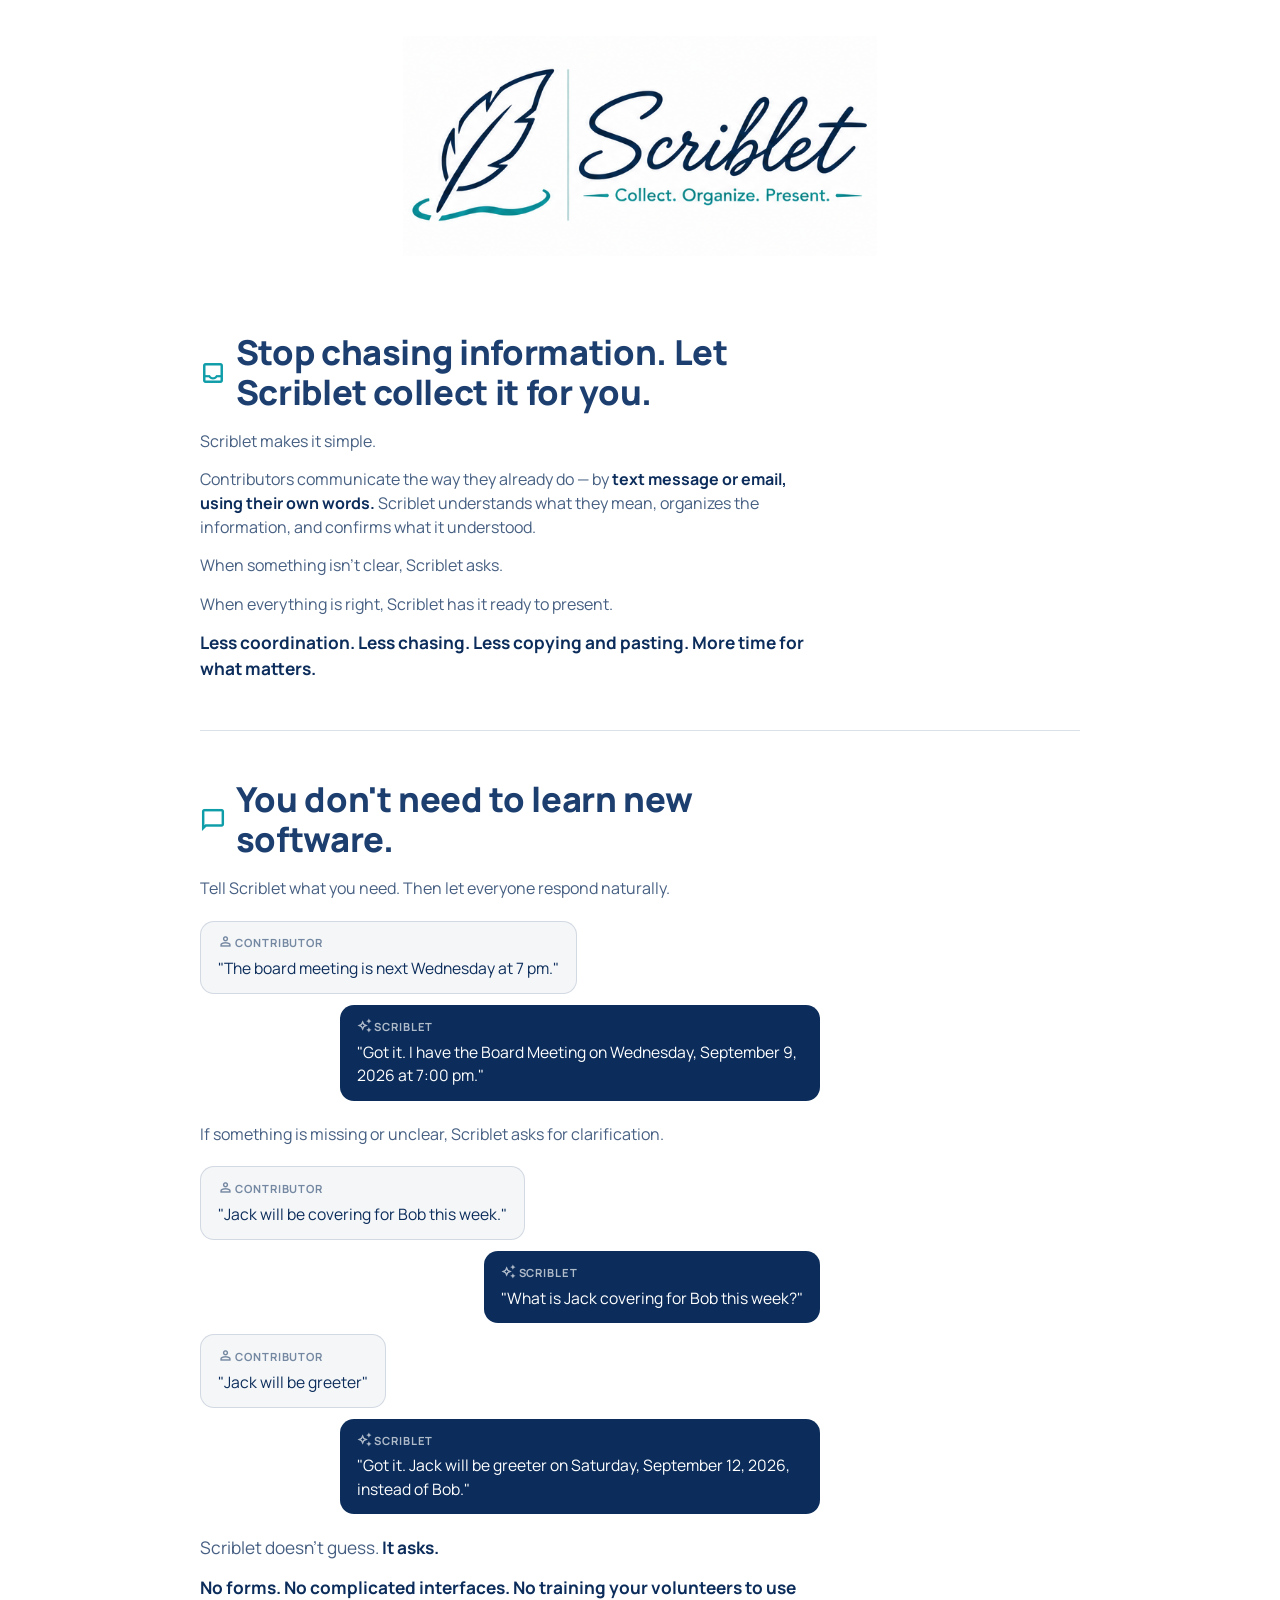
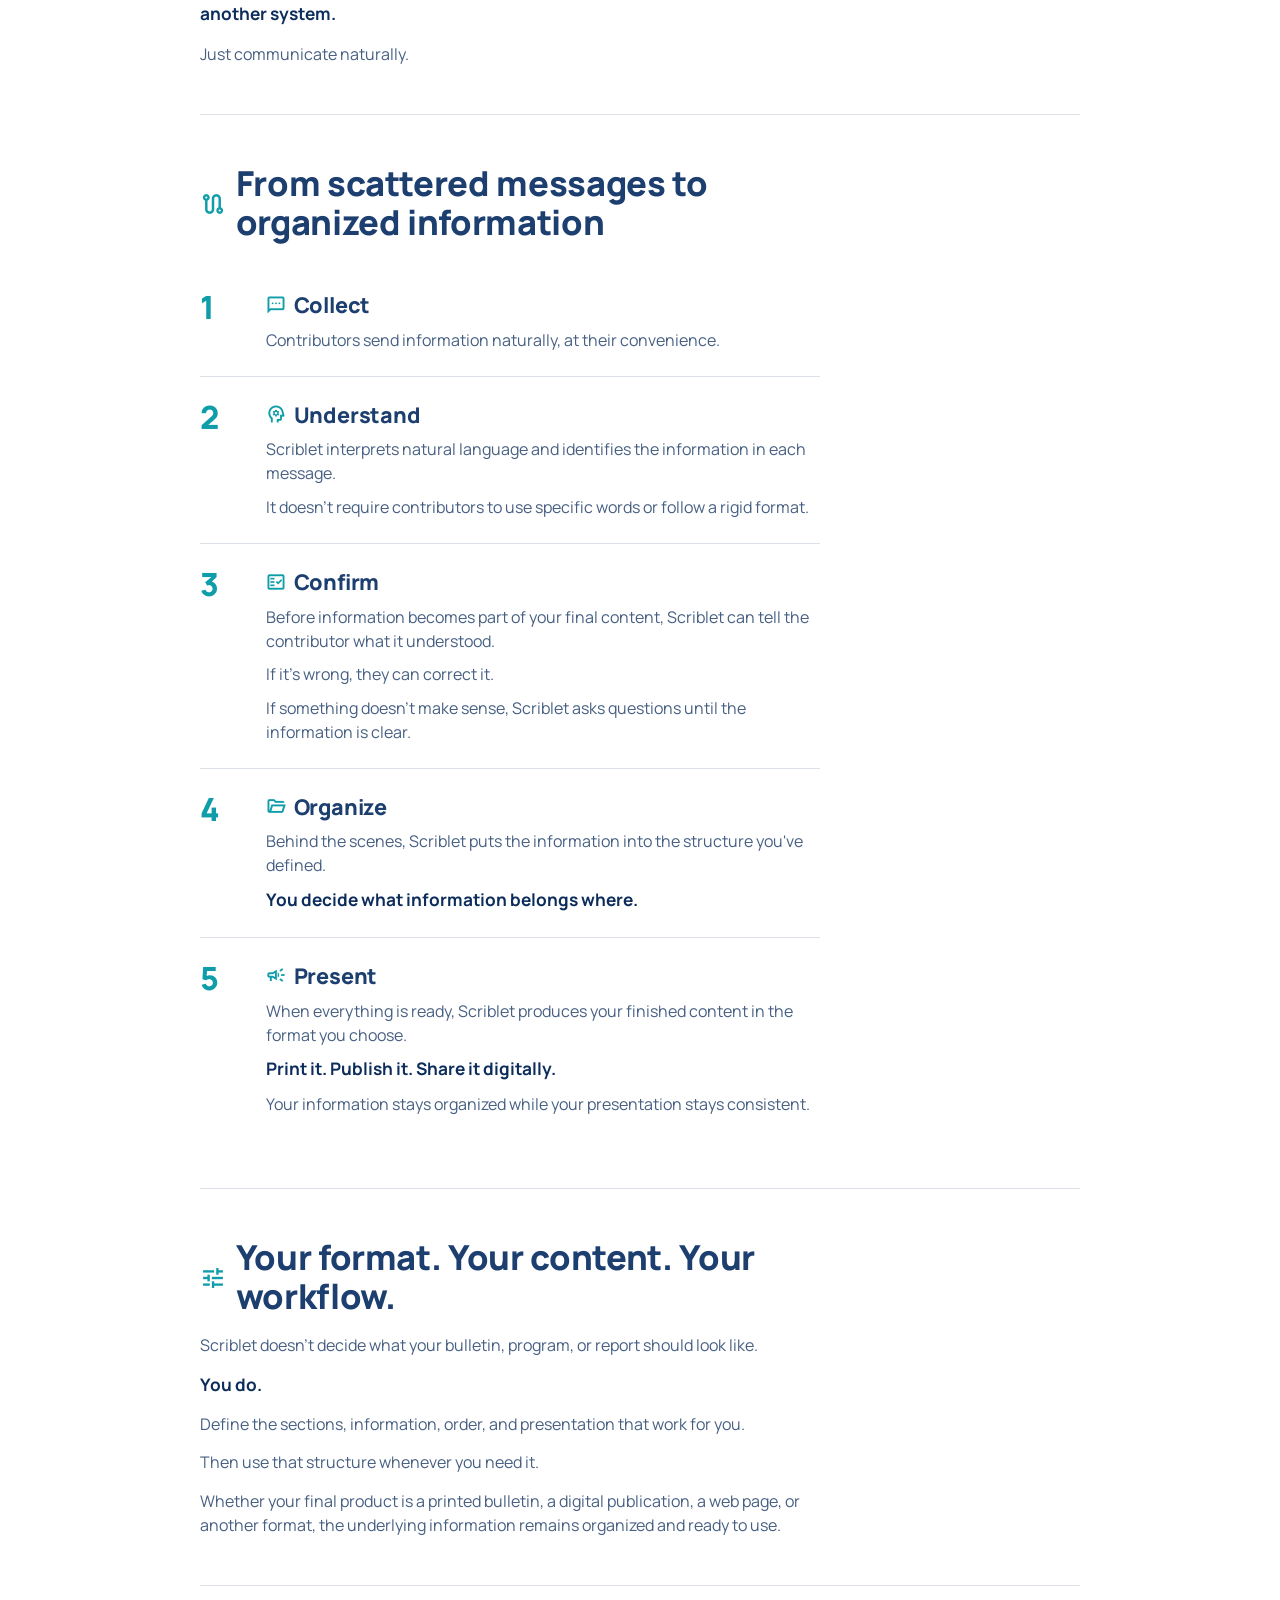
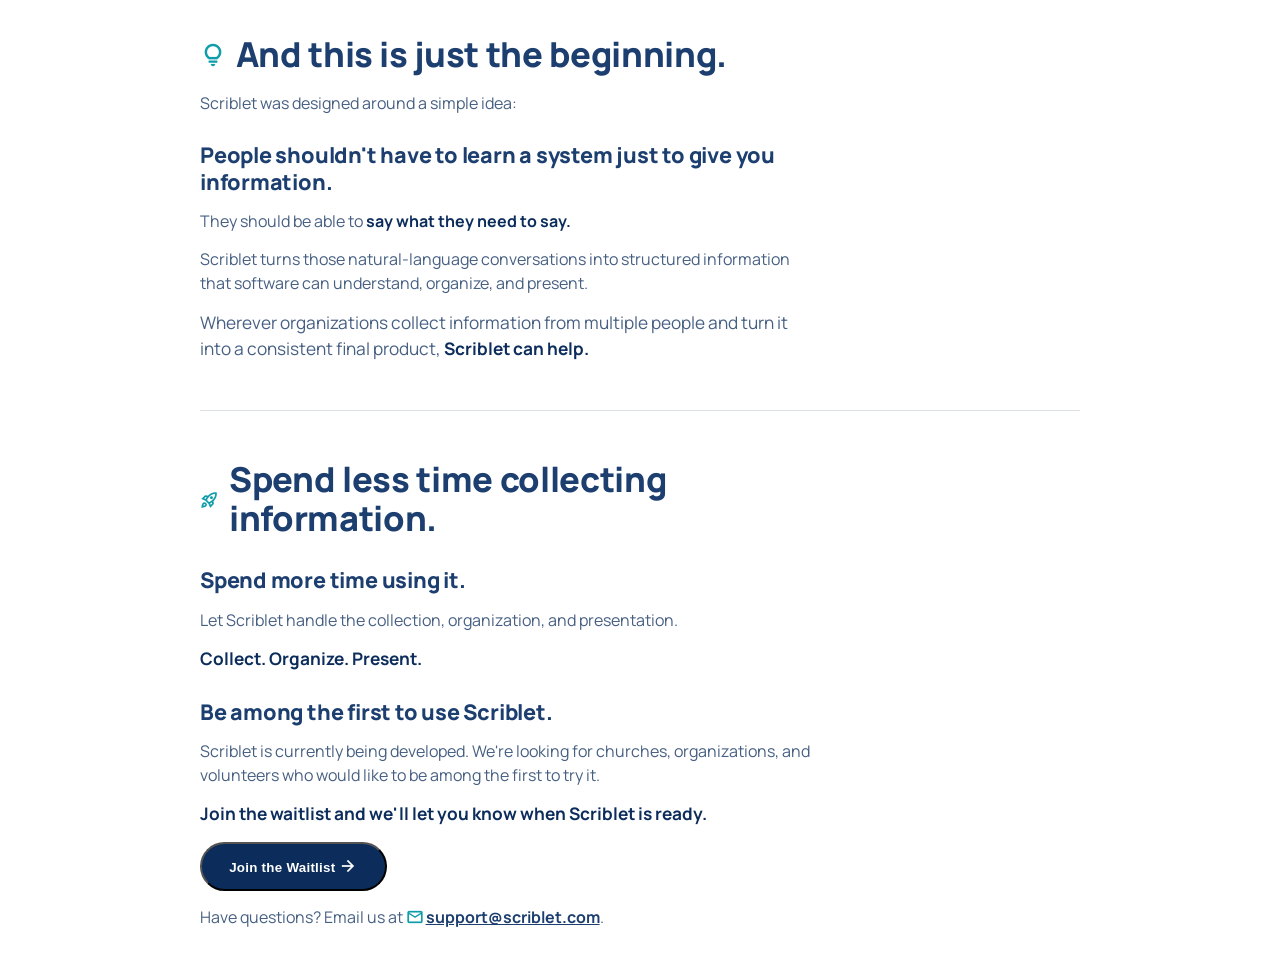
==== index.html @ b8db9707 "create web page" ====
<!doctype html>
<html lang="en">

<head>
    <meta charset="UTF-8" />
    <meta name="viewport" content="width=device-width, initial-scale=1.0" />
    <title>Scriblet | Collect updates by text and email, organized automatically</title>
    <meta name="description"
        content="Scriblet collects updates from many contributors over SMS and email in plain language, then organizes it into the presentation you define." />
    <meta property="og:title" content="Scriblet" />
    <meta property="og:description" content="Collect updates by text and email, organized automatically." />
    <meta property="og:type" content="website" />
    <meta property="og:image" content="scriblet_logo.png" />
    <link rel="icon" href="favicon-32.png" sizes="32x32" type="image/png" />
    <link rel="icon" href="favicon-16.png" sizes="16x16" type="image/png" />
    <link rel="apple-touch-icon" href="apple-touch-icon.png" />
    <link rel="preconnect" href="https://fonts.googleapis.com" />
    <link rel="preconnect" href="https://fonts.gstatic.com" crossorigin />
    <link
        href="https://fonts.googleapis.com/css2?family=Manrope:wght@400;500;600;700;800&family=Material+Symbols+Outlined:opsz,wght,FILL,GRAD@20..48,300..600,0..1,-50..200&display=block"
        rel="stylesheet" />
    <style>
        :root {
            --ink: #0c2d5b;
            --ink-soft: #1d3f70;
            --teal: #0f9ea9;
            --teal-pale: #eaf6f6;
            --line: rgba(12, 45, 91, 0.14);
            --radius: 22px;
            --max: 880px;
        }

        * {
            box-sizing: border-box;
        }

        .sr-only {
            position: absolute;
            width: 1px;
            height: 1px;
            padding: 0;
            margin: -1px;
            overflow: hidden;
            clip: rect(0, 0, 0, 0);
            white-space: nowrap;
            border: 0;
        }

        html,
        body {
            margin: 0;
            padding: 0;
            color: var(--ink);
            background: #ffffff;
            font-family: "Manrope", "Trebuchet MS", sans-serif;
        }

        body {
            min-height: 100vh;
            line-height: 1.5;
        }

        .wrap {
            width: min(var(--max), calc(100% - 2rem));
            margin: 0 auto;
        }

        .banner {
            padding: 1.1rem 0 0.6rem;
        }

        .banner-card {
            background: #ffffff;
            border: 0;
            border-radius: 0;
            padding: clamp(0.7rem, 1.5vw, 1.15rem);
            display: flex;
            justify-content: center;
        }

        .banner-image {
            display: block;
            width: auto;
            height: auto;
            max-width: 100%;
            max-height: 220px;
        }

        h1,
        h2,
        h3 {
            margin: 0;
            font-family: "Manrope", "Trebuchet MS", sans-serif;
            letter-spacing: -0.01em;
            color: var(--ink-soft);
            font-weight: 800;
        }

        h1 {
            font-size: clamp(2rem, 5.2vw, 4rem);
            line-height: 1.02;
        }

        h2 {
            font-size: clamp(1.5rem, 3.4vw, 2.15rem);
            line-height: 1.15;
        }

        h3 {
            font-size: clamp(1.1rem, 2.2vw, 1.35rem);
            line-height: 1.25;
        }

        p {
            margin: 0;
            color: rgba(12, 45, 91, 0.76);
        }

        strong {
            color: var(--ink);
            font-weight: 700;
        }

        a {
            color: var(--teal);
        }

        .icon {
            font-family: 'Material Symbols Outlined';
            font-weight: normal;
            font-style: normal;
            line-height: 1;
            letter-spacing: normal;
            text-transform: none;
            white-space: nowrap;
            word-wrap: normal;
            direction: ltr;
            -webkit-font-smoothing: antialiased;
            font-variation-settings: 'FILL' 0, 'wght' 500, 'GRAD' 0, 'opsz' 24;
            display: inline-block;
            vertical-align: -6px;
            font-size: 26px;
            color: var(--teal);
        }

        .section-head {
            display: flex;
            align-items: center;
            gap: 0.6rem;
        }

        .section-head h2 {
            margin: 0;
        }

        .step-head {
            display: flex;
            align-items: center;
            gap: 0.5rem;
        }

        .step-head .icon {
            font-size: 20px;
            vertical-align: -4px;
        }

        .who .icon {
            font-size: 15px;
            vertical-align: -2px;
            color: currentColor;
            margin-right: 0.15rem;
        }

        .btn-solid .icon {
            font-size: 20px;
            vertical-align: -4px;
            color: currentColor;
            margin-left: 0.2rem;
        }

        .finale .icon {
            font-size: 18px;
            vertical-align: -3px;
            margin-right: 0.1rem;
        }

        .section {
            padding: 3rem 0;
        }

        .section+.section {
            border-top: 1px solid var(--line);
        }

        .prose {
            max-width: 62ch;
        }

        .prose>*+* {
            margin-top: 0.9rem;
        }

        .prose h2 {
            margin-bottom: 0.2rem;
        }

        .prose h3 {
            margin-top: 1.6rem;
        }

        .statement {
            font-size: 1.08rem;
        }

        .conversation {
            display: grid;
            gap: 0.7rem;
            margin: 1.3rem 0;
            max-width: 62ch;
        }

        .msg {
            max-width: 30rem;
            padding: 0.8rem 1.05rem;
            border-radius: 14px;
            font-size: 0.98rem;
            line-height: 1.5;
        }

        .msg .who {
            display: block;
            font-size: 0.7rem;
            letter-spacing: 0.08em;
            text-transform: uppercase;
            margin-bottom: 0.3rem;
            font-weight: 700;
        }

        .msg-contributor {
            background: #f4f6f8;
            color: var(--ink);
            border: 1px solid var(--line);
            justify-self: start;
        }

        .msg-contributor .who {
            color: rgba(12, 45, 91, 0.55);
        }

        .msg-scriblet {
            background: var(--ink);
            color: #ffffff;
            justify-self: end;
        }

        .msg-scriblet .who {
            color: rgba(255, 255, 255, 0.68);
        }

        .steps {
            list-style: none;
            margin: 1.4rem 0 0;
            padding: 0;
            max-width: 62ch;
        }

        .step {
            display: grid;
            grid-template-columns: 3rem 1fr;
            gap: 1.1rem;
            padding: 1.5rem 0;
        }

        .step+.step {
            border-top: 1px solid var(--line);
        }

        .step-index {
            font-family: "Manrope", "Trebuchet MS", sans-serif;
            font-size: 2rem;
            font-weight: 800;
            letter-spacing: -0.02em;
            color: var(--teal);
            line-height: 1;
        }

        .step-body>*+* {
            margin-top: 0.6rem;
        }

        .btn-solid {
            display: inline-block;
            background: var(--ink);
            color: #ffffff;
            text-decoration: none;
            padding: 0.85rem 1.7rem;
            border-radius: 999px;
            font-weight: 600;
            letter-spacing: 0.02em;
            transition: background 200ms ease;
        }

        .btn-solid:hover {
            background: var(--ink-soft);
        }

        .finale a:not(.btn-solid) {
            color: var(--ink-soft);
            font-weight: 700;
        }

        dialog#waitlistDialog {
            border: none;
            border-radius: var(--radius);
            padding: 0;
            width: min(30rem, calc(100vw - 2rem));
            box-shadow: 0 24px 60px rgba(12, 45, 91, 0.25);
        }

        dialog#waitlistDialog::backdrop {
            background: rgba(12, 45, 91, 0.45);
            backdrop-filter: blur(2px);
        }

        .dialog-inner {
            padding: clamp(1.4rem, 3vw, 1.9rem);
        }

        .dialog-head {
            display: flex;
            align-items: center;
            justify-content: space-between;
            gap: 1rem;
        }

        .dialog-head h2 {
            margin: 0;
        }

        .dialog-close {
            background: none;
            border: 0;
            cursor: pointer;
            color: var(--ink-soft);
            padding: 0.2rem;
            line-height: 1;
            border-radius: 999px;
        }

        .dialog-close:hover {
            background: var(--line);
        }

        .dialog-close .icon {
            color: inherit;
            font-size: 22px;
            vertical-align: -4px;
        }

        .dialog-sub {
            color: rgba(12, 45, 91, 0.72);
            margin: 0.4rem 0 1.2rem;
        }

        .field {
            display: grid;
            gap: 0.35rem;
            margin-bottom: 1rem;
        }

        .field label {
            font-size: 0.85rem;
            font-weight: 700;
            color: var(--ink-soft);
        }

        .field label.req::after {
            content: " *";
            color: var(--teal);
        }

        .field input,
        .field textarea {
            font: inherit;
            color: var(--ink);
            padding: 0.65rem 0.8rem;
            border: 1px solid var(--line);
            border-radius: 10px;
            background: #ffffff;
        }

        .field input:focus,
        .field textarea:focus {
            outline: 2px solid var(--teal);
            outline-offset: 1px;
        }

        .field textarea {
            resize: vertical;
            min-height: 4.5rem;
        }

        .dialog-actions {
            display: flex;
            align-items: center;
            justify-content: space-between;
            gap: 1rem;
            margin-top: 1.4rem;
        }

        .form-status {
            font-size: 0.85rem;
            color: rgba(12, 45, 91, 0.7);
        }

        .form-status.error {
            color: #b3261e;
        }

        .form-status.success {
            color: var(--teal);
        }

        .btn-solid[disabled] {
            opacity: 0.6;
            cursor: not-allowed;
        }

        .reveal {
            opacity: 0;
            transform: translateY(14px);
            transition: opacity 500ms ease, transform 500ms ease;
        }

        .reveal.show {
            opacity: 1;
            transform: translateY(0);
        }

        @media (max-width: 980px) {
            .banner-image {
                max-height: 190px;
            }

            .msg {
                max-width: 90%;
            }
        }

        @media (max-width: 680px) {
            .wrap {
                width: min(var(--max), calc(100% - 1rem));
            }

            .banner {
                padding-top: 0.55rem;
            }

            .banner-card {
                border-radius: 16px;
            }

            .banner-image {
                max-height: 160px;
            }
        }

        @media (prefers-reduced-motion: reduce) {
            * {
                animation: none !important;
                transition: none !important;
            }

            .reveal {
                opacity: 1;
                transform: none;
            }
        }
    </style>
</head>

<body>
    <header class="banner wrap reveal">
        <div class="banner-card">
            <img class="banner-image" src="scriblet_logo.png" alt="Scriblet — Collect. Organize. Present." />
        </div>
        <h1 class="sr-only">Scriblet</h1>
        <p class="sr-only">Collect. Organize. Present.</p>
    </header>

    <main class="wrap">
        <section class="section reveal" id="intro">
            <div class="prose">
                <div class="section-head">
                    <span class="icon" aria-hidden="true">inbox</span>
                    <h2>Stop chasing information. Let Scriblet collect it for you.</h2>
                </div>
                <p>Scriblet makes it simple.</p>
                <p>Contributors communicate the way they already do — by <strong>text message or email, using
                        their own words.</strong> Scriblet understands what they mean, organizes the information,
                    and confirms what it understood.</p>
                <p>When something isn't clear, Scriblet asks.</p>
                <p>When everything is right, Scriblet has it ready to present.</p>
                <p class="statement"><strong>Less coordination. Less chasing. Less copying and pasting. More time
                        for what matters.</strong></p>
            </div>
        </section>

        <section class="section reveal" id="natural">
            <div class="prose">
                <div class="section-head">
                    <span class="icon" aria-hidden="true">chat_bubble</span>
                    <h2>You don't need to learn new software.</h2>
                </div>
                <p>Tell Scriblet what you need. Then let everyone respond naturally.</p>
            </div>

            <div class="conversation">
                <div class="msg msg-contributor"><span class="who"><span class="icon"
                            aria-hidden="true">person</span>Contributor</span>"The board meeting is next
                    Wednesday at 7 pm."</div>
                <div class="msg msg-scriblet"><span class="who"><span class="icon"
                            aria-hidden="true">auto_awesome</span>Scriblet</span>"Got it. I have the Board Meeting on
                    Wednesday, September 9, 2026 at 7:00 pm."</div>
            </div>

            <div class="prose">
                <p>If something is missing or unclear, Scriblet asks for clarification.</p>
            </div>

            <div class="conversation">
                <div class="msg msg-contributor"><span class="who"><span class="icon"
                            aria-hidden="true">person</span>Contributor</span>"Jack will be covering for Bob
                    this week."</div>
                <div class="msg msg-scriblet"><span class="who"><span class="icon"
                            aria-hidden="true">auto_awesome</span>Scriblet</span>"What is Jack covering for Bob this
                    week?"</div>
                <div class="msg msg-contributor"><span class="who"><span class="icon"
                            aria-hidden="true">person</span>Contributor</span>"Jack will be greeter"</div>
                <div class="msg msg-scriblet"><span class="who"><span class="icon"
                            aria-hidden="true">auto_awesome</span>Scriblet</span>"Got it. Jack will be greeter on
                    Saturday, September 12, 2026, instead of Bob."</div>
            </div>

            <div class="prose">
                <p class="statement">Scriblet doesn't guess. <strong>It asks.</strong></p>
                <p class="statement"><strong>No forms. No complicated interfaces. No training your volunteers to
                        use another system.</strong></p>
                <p>Just communicate naturally.</p>
            </div>
        </section>

        <section class="section reveal" id="how">
            <div class="prose">
                <div class="section-head">
                    <span class="icon" aria-hidden="true">route</span>
                    <h2>From scattered messages to organized information</h2>
                </div>
            </div>
            <ol class="steps">
                <li class="step">
                    <span class="step-index">1</span>
                    <div class="step-body">
                        <div class="step-head">
                            <span class="icon" aria-hidden="true">sms</span>
                            <h3>Collect</h3>
                        </div>
                        <p>Contributors send information naturally, at their convenience.</p>
                    </div>
                </li>
                <li class="step">
                    <span class="step-index">2</span>
                    <div class="step-body">
                        <div class="step-head">
                            <span class="icon" aria-hidden="true">psychology</span>
                            <h3>Understand</h3>
                        </div>
                        <p>Scriblet interprets natural language and identifies the information in each message.</p>
                        <p>It doesn't require contributors to use specific words or follow a rigid format.</p>
                    </div>
                </li>
                <li class="step">
                    <span class="step-index">3</span>
                    <div class="step-body">
                        <div class="step-head">
                            <span class="icon" aria-hidden="true">fact_check</span>
                            <h3>Confirm</h3>
                        </div>
                        <p>Before information becomes part of your final content, Scriblet can tell the
                            contributor what it understood.</p>
                        <p>If it's wrong, they can correct it.</p>
                        <p>If something doesn't make sense, Scriblet asks questions until the information is
                            clear.</p>
                    </div>
                </li>
                <li class="step">
                    <span class="step-index">4</span>
                    <div class="step-body">
                        <div class="step-head">
                            <span class="icon" aria-hidden="true">folder_open</span>
                            <h3>Organize</h3>
                        </div>
                        <p>Behind the scenes, Scriblet puts the information into the structure you've defined.</p>
                        <p class="statement"><strong>You decide what information belongs where.</strong></p>
                    </div>
                </li>
                <li class="step">
                    <span class="step-index">5</span>
                    <div class="step-body">
                        <div class="step-head">
                            <span class="icon" aria-hidden="true">campaign</span>
                            <h3>Present</h3>
                        </div>
                        <p>When everything is ready, Scriblet produces your finished content in the format you
                            choose.</p>
                        <p class="statement"><strong>Print it. Publish it. Share it digitally.</strong></p>
                        <p>Your information stays organized while your presentation stays consistent.</p>
                    </div>
                </li>
            </ol>
        </section>

        <section class="section reveal" id="format">
            <div class="prose">
                <div class="section-head">
                    <span class="icon" aria-hidden="true">tune</span>
                    <h2>Your format. Your content. Your workflow.</h2>
                </div>
                <p>Scriblet doesn't decide what your bulletin, program, or report should look like.</p>
                <p class="statement"><strong>You do.</strong></p>
                <p>Define the sections, information, order, and presentation that work for you.</p>
                <p>Then use that structure whenever you need it.</p>
                <p>Whether your final product is a printed bulletin, a digital publication, a web page, or another
                    format, the underlying information remains organized and ready to use.</p>
            </div>
        </section>

        <section class="section reveal" id="philosophy">
            <div class="prose">
                <div class="section-head">
                    <span class="icon" aria-hidden="true">lightbulb</span>
                    <h2>And this is just the beginning.</h2>
                </div>
                <p>Scriblet was designed around a simple idea:</p>
                <h3>People shouldn't have to learn a system just to give you information.</h3>
                <p>They should be able to <strong>say what they need to say.</strong></p>
                <p>Scriblet turns those natural-language conversations into structured information that software
                    can understand, organize, and present.</p>
                <p class="statement">Wherever organizations collect information from multiple people and turn it
                    into a consistent final product, <strong>Scriblet can help.</strong></p>
            </div>
        </section>

        <section class="section finale reveal" id="waitlist">
            <div class="prose">
                <div class="section-head">
                    <span class="icon" aria-hidden="true">rocket_launch</span>
                    <h2>Spend less time collecting information.</h2>
                </div>
                <h3>Spend more time using it.</h3>
                <p>Let Scriblet handle the collection, organization, and presentation.</p>
                <p class="statement"><strong>Collect. Organize. Present.</strong></p>
                <h3>Be among the first to use Scriblet.</h3>
                <p>Scriblet is currently being developed. We're looking for churches, organizations, and
                    volunteers who would like to be among the first to try it.</p>
                <p class="statement"><strong>Join the waitlist and we'll let you know when Scriblet is
                        ready.</strong></p>
                <p><button type="button" class="btn-solid" id="openWaitlist">Join the
                        Waitlist<span class="icon" aria-hidden="true">arrow_forward</span></button></p>
                <p>Have questions? Email us at <strong><span class="icon" aria-hidden="true">mail</span><a
                            href="mailto:support@scriblet.com">support@scriblet.com</a></strong>.</p>
            </div>
        </section>
    </main>

    <dialog id="waitlistDialog">
        <div class="dialog-inner">
            <div class="dialog-head">
                <h2>Join the waitlist</h2>
                <button type="button" class="dialog-close" id="closeWaitlist" aria-label="Close">
                    <span class="icon" aria-hidden="true">close</span>
                </button>
            </div>
            <p class="dialog-sub">Tell us a bit about you and we'll let you know when Scriblet is ready.</p>
            <form id="waitlistForm" novalidate>
                <div class="field">
                    <label class="req" for="wlName">Name</label>
                    <input id="wlName" name="name" type="text" autocomplete="name" required />
                </div>
                <div class="field">
                    <label class="req" for="wlEmail">Email address</label>
                    <input id="wlEmail" name="email" type="email" autocomplete="email" required />
                </div>
                <div class="field">
                    <label for="wlPhone">Phone number</label>
                    <input id="wlPhone" name="phone" type="tel" autocomplete="tel" />
                </div>
                <div class="field">
                    <label for="wlOrganization">Organization name</label>
                    <input id="wlOrganization" name="organization" type="text" autocomplete="organization" />
                </div>
                <div class="field">
                    <label for="wlMessage">Anything you'd like to say?</label>
                    <textarea id="wlMessage" name="message" rows="3"></textarea>
                </div>
                <div class="dialog-actions">
                    <span class="form-status" id="wlStatus" role="status" aria-live="polite"></span>
                    <button type="submit" class="btn-solid" id="wlSubmit">Submit<span class="icon"
                            aria-hidden="true">arrow_forward</span></button>
                </div>
            </form>
        </div>
    </dialog>

    <script>
        const revealItems = document.querySelectorAll('.reveal');
        const revealObserver = new IntersectionObserver(
            (entries) => {
                entries.forEach((entry) => {
                    if (entry.isIntersecting) {
                        entry.target.classList.add('show');
                        revealObserver.unobserve(entry.target);
                    }
                });
            },
            { threshold: 0.12 }
        );

        revealItems.forEach((item) => revealObserver.observe(item));

        // TODO: point this at your Azure HTTP endpoint once it's deployed.
        const WAITLIST_ENDPOINT = "https://REPLACE-WITH-YOUR-AZURE-FUNCTION-URL";

        const waitlistDialog = document.getElementById('waitlistDialog');
        const openWaitlistBtn = document.getElementById('openWaitlist');
        const closeWaitlistBtn = document.getElementById('closeWaitlist');
        const waitlistForm = document.getElementById('waitlistForm');
        const wlSubmitBtn = document.getElementById('wlSubmit');
        const wlStatus = document.getElementById('wlStatus');

        openWaitlistBtn.addEventListener('click', () => {
            waitlistForm.reset();
            wlStatus.textContent = '';
            wlStatus.className = 'form-status';
            waitlistDialog.showModal();
        });

        closeWaitlistBtn.addEventListener('click', () => {
            waitlistDialog.close();
        });

        waitlistDialog.addEventListener('click', (event) => {
            if (event.target === waitlistDialog) {
                waitlistDialog.close();
            }
        });

        waitlistForm.addEventListener('submit', async (event) => {
            event.preventDefault();

            if (!waitlistForm.reportValidity()) {
                return;
            }

            const payload = {
                name: waitlistForm.name.value.trim(),
                email: waitlistForm.email.value.trim(),
                phone: waitlistForm.phone.value.trim(),
                organization: waitlistForm.organization.value.trim(),
                message: waitlistForm.message.value.trim()
            };

            wlSubmitBtn.disabled = true;
            wlStatus.className = 'form-status';
            wlStatus.textContent = 'Sending…';

            try {
                const response = await fetch(WAITLIST_ENDPOINT, {
                    method: 'POST',
                    headers: { 'Content-Type': 'application/json' },
                    body: JSON.stringify(payload)
                });

                if (!response.ok) {
                    throw new Error('Request failed');
                }

                wlStatus.className = 'form-status success';
                wlStatus.textContent = "Thanks! We'll be in touch.";
                waitlistForm.reset();
                setTimeout(() => waitlistDialog.close(), 1400);
            } catch (error) {
                wlStatus.className = 'form-status error';
                wlStatus.textContent = 'Something went wrong. Please email us at support@scriblet.com.';
            } finally {
                wlSubmitBtn.disabled = false;
            }
        });
    </script>
</body>

</html>
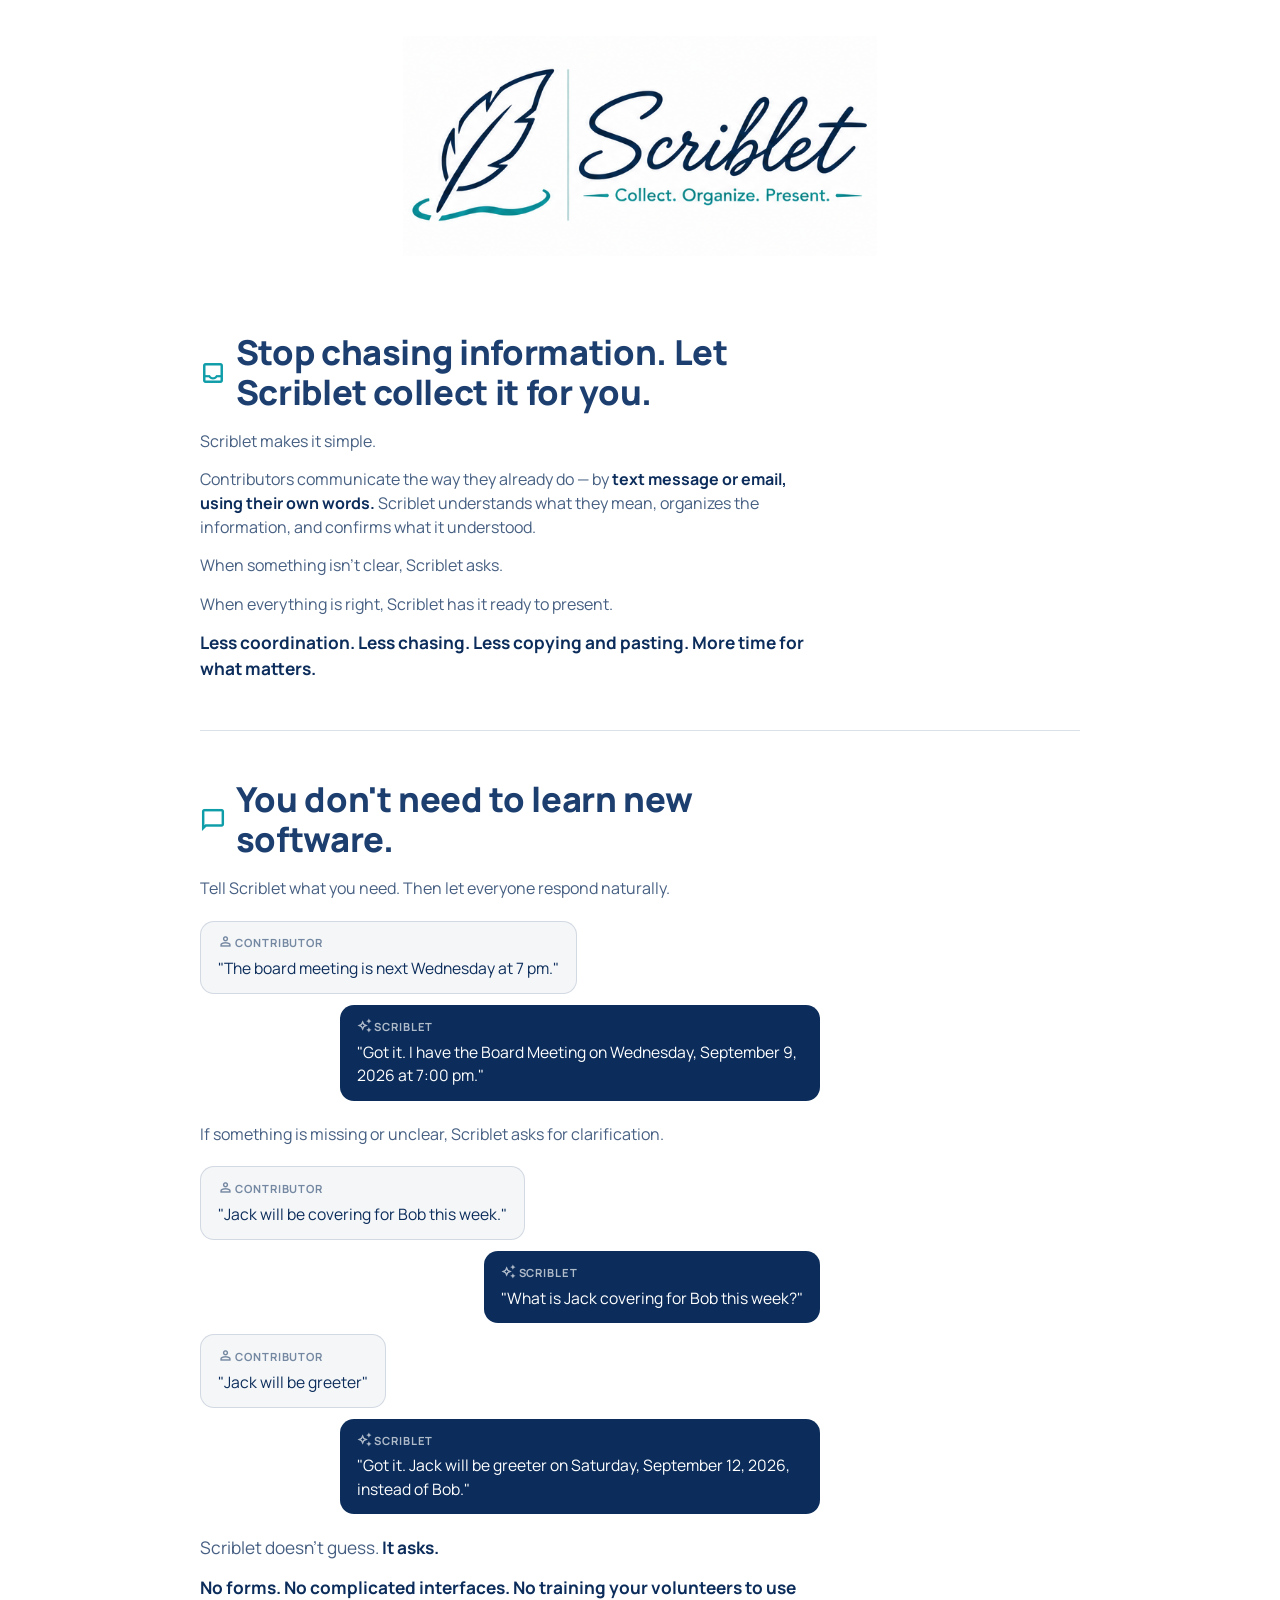
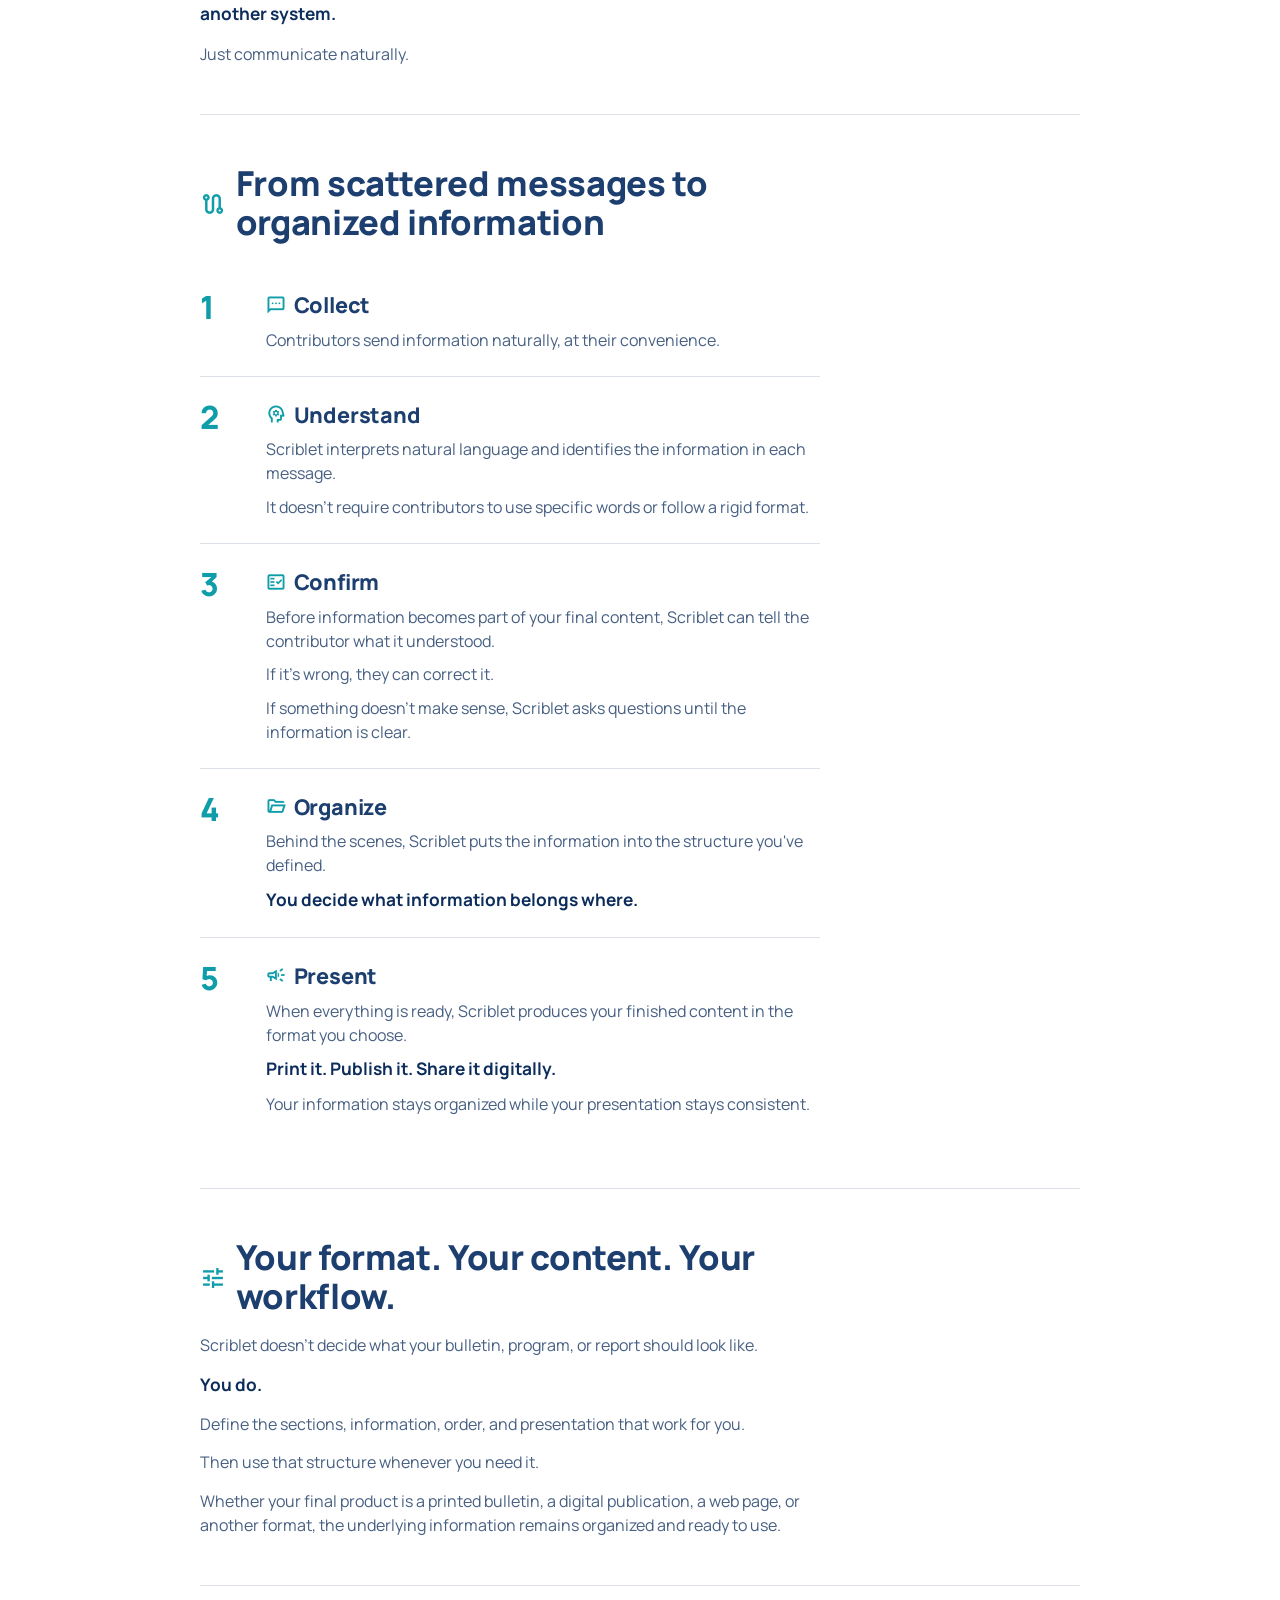
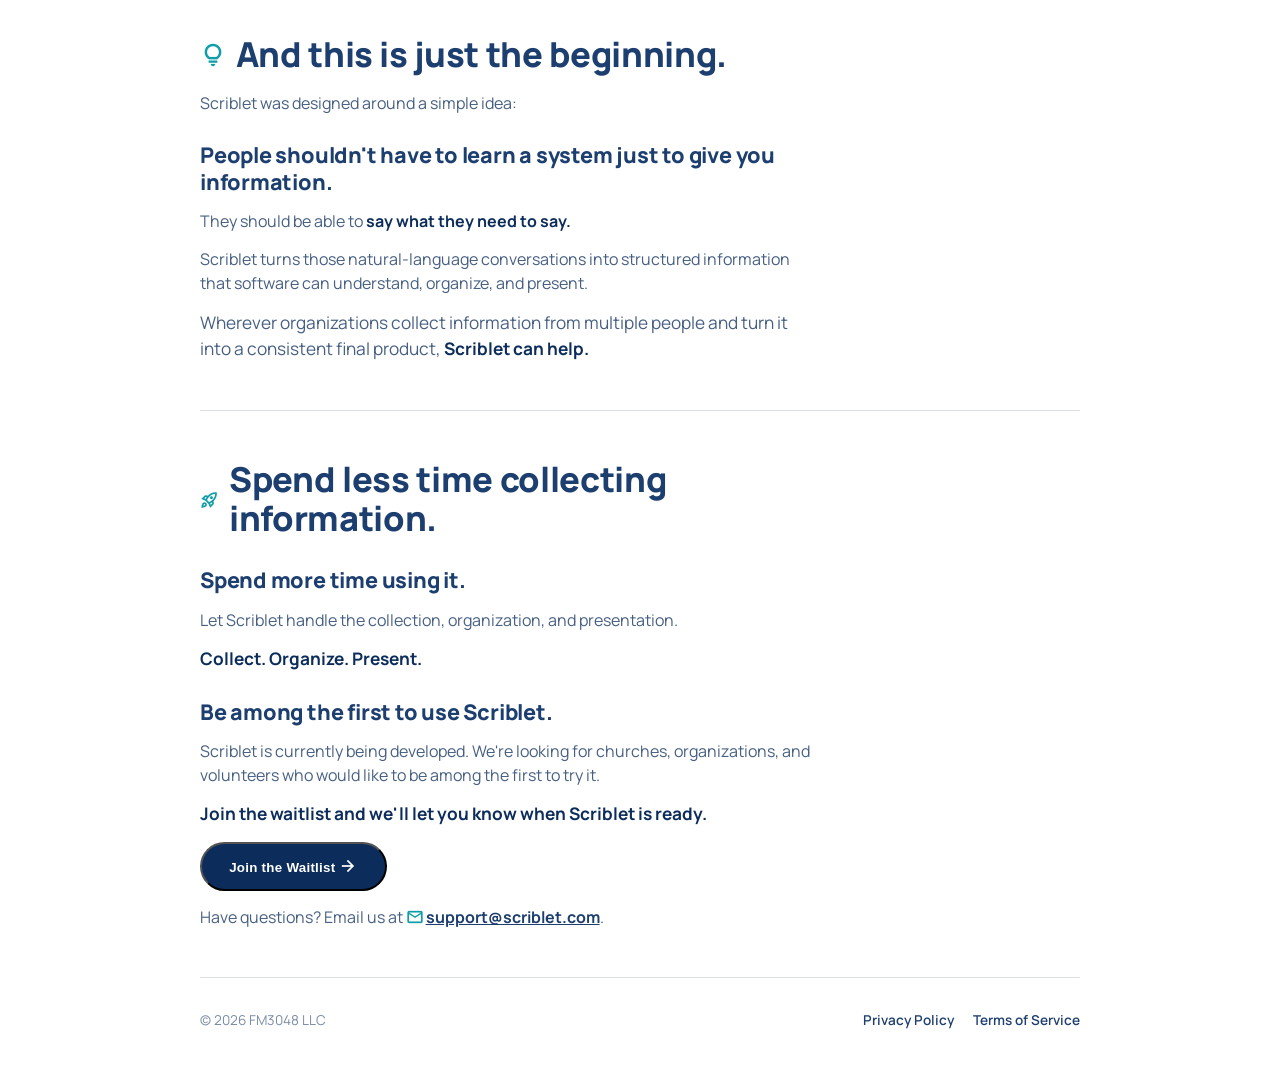
==== commit a59a9e0f: "added terms of service and privacy policy" ====
--- a/index.html
+++ b/index.html
@@ -19,464 +19,7 @@
     <link
         href="https://fonts.googleapis.com/css2?family=Manrope:wght@400;500;600;700;800&family=Material+Symbols+Outlined:opsz,wght,FILL,GRAD@20..48,300..600,0..1,-50..200&display=block"
         rel="stylesheet" />
-    <style>
-        :root {
-            --ink: #0c2d5b;
-            --ink-soft: #1d3f70;
-            --teal: #0f9ea9;
-            --teal-pale: #eaf6f6;
-            --line: rgba(12, 45, 91, 0.14);
-            --radius: 22px;
-            --max: 880px;
-        }
-
-        * {
-            box-sizing: border-box;
-        }
-
-        .sr-only {
-            position: absolute;
-            width: 1px;
-            height: 1px;
-            padding: 0;
-            margin: -1px;
-            overflow: hidden;
-            clip: rect(0, 0, 0, 0);
-            white-space: nowrap;
-            border: 0;
-        }
-
-        html,
-        body {
-            margin: 0;
-            padding: 0;
-            color: var(--ink);
-            background: #ffffff;
-            font-family: "Manrope", "Trebuchet MS", sans-serif;
-        }
-
-        body {
-            min-height: 100vh;
-            line-height: 1.5;
-        }
-
-        .wrap {
-            width: min(var(--max), calc(100% - 2rem));
-            margin: 0 auto;
-        }
-
-        .banner {
-            padding: 1.1rem 0 0.6rem;
-        }
-
-        .banner-card {
-            background: #ffffff;
-            border: 0;
-            border-radius: 0;
-            padding: clamp(0.7rem, 1.5vw, 1.15rem);
-            display: flex;
-            justify-content: center;
-        }
-
-        .banner-image {
-            display: block;
-            width: auto;
-            height: auto;
-            max-width: 100%;
-            max-height: 220px;
-        }
-
-        h1,
-        h2,
-        h3 {
-            margin: 0;
-            font-family: "Manrope", "Trebuchet MS", sans-serif;
-            letter-spacing: -0.01em;
-            color: var(--ink-soft);
-            font-weight: 800;
-        }
-
-        h1 {
-            font-size: clamp(2rem, 5.2vw, 4rem);
-            line-height: 1.02;
-        }
-
-        h2 {
-            font-size: clamp(1.5rem, 3.4vw, 2.15rem);
-            line-height: 1.15;
-        }
-
-        h3 {
-            font-size: clamp(1.1rem, 2.2vw, 1.35rem);
-            line-height: 1.25;
-        }
-
-        p {
-            margin: 0;
-            color: rgba(12, 45, 91, 0.76);
-        }
-
-        strong {
-            color: var(--ink);
-            font-weight: 700;
-        }
-
-        a {
-            color: var(--teal);
-        }
-
-        .icon {
-            font-family: 'Material Symbols Outlined';
-            font-weight: normal;
-            font-style: normal;
-            line-height: 1;
-            letter-spacing: normal;
-            text-transform: none;
-            white-space: nowrap;
-            word-wrap: normal;
-            direction: ltr;
-            -webkit-font-smoothing: antialiased;
-            font-variation-settings: 'FILL' 0, 'wght' 500, 'GRAD' 0, 'opsz' 24;
-            display: inline-block;
-            vertical-align: -6px;
-            font-size: 26px;
-            color: var(--teal);
-        }
-
-        .section-head {
-            display: flex;
-            align-items: center;
-            gap: 0.6rem;
-        }
-
-        .section-head h2 {
-            margin: 0;
-        }
-
-        .step-head {
-            display: flex;
-            align-items: center;
-            gap: 0.5rem;
-        }
-
-        .step-head .icon {
-            font-size: 20px;
-            vertical-align: -4px;
-        }
-
-        .who .icon {
-            font-size: 15px;
-            vertical-align: -2px;
-            color: currentColor;
-            margin-right: 0.15rem;
-        }
-
-        .btn-solid .icon {
-            font-size: 20px;
-            vertical-align: -4px;
-            color: currentColor;
-            margin-left: 0.2rem;
-        }
-
-        .finale .icon {
-            font-size: 18px;
-            vertical-align: -3px;
-            margin-right: 0.1rem;
-        }
-
-        .section {
-            padding: 3rem 0;
-        }
-
-        .section+.section {
-            border-top: 1px solid var(--line);
-        }
-
-        .prose {
-            max-width: 62ch;
-        }
-
-        .prose>*+* {
-            margin-top: 0.9rem;
-        }
-
-        .prose h2 {
-            margin-bottom: 0.2rem;
-        }
-
-        .prose h3 {
-            margin-top: 1.6rem;
-        }
-
-        .statement {
-            font-size: 1.08rem;
-        }
-
-        .conversation {
-            display: grid;
-            gap: 0.7rem;
-            margin: 1.3rem 0;
-            max-width: 62ch;
-        }
-
-        .msg {
-            max-width: 30rem;
-            padding: 0.8rem 1.05rem;
-            border-radius: 14px;
-            font-size: 0.98rem;
-            line-height: 1.5;
-        }
-
-        .msg .who {
-            display: block;
-            font-size: 0.7rem;
-            letter-spacing: 0.08em;
-            text-transform: uppercase;
-            margin-bottom: 0.3rem;
-            font-weight: 700;
-        }
-
-        .msg-contributor {
-            background: #f4f6f8;
-            color: var(--ink);
-            border: 1px solid var(--line);
-            justify-self: start;
-        }
-
-        .msg-contributor .who {
-            color: rgba(12, 45, 91, 0.55);
-        }
-
-        .msg-scriblet {
-            background: var(--ink);
-            color: #ffffff;
-            justify-self: end;
-        }
-
-        .msg-scriblet .who {
-            color: rgba(255, 255, 255, 0.68);
-        }
-
-        .steps {
-            list-style: none;
-            margin: 1.4rem 0 0;
-            padding: 0;
-            max-width: 62ch;
-        }
-
-        .step {
-            display: grid;
-            grid-template-columns: 3rem 1fr;
-            gap: 1.1rem;
-            padding: 1.5rem 0;
-        }
-
-        .step+.step {
-            border-top: 1px solid var(--line);
-        }
-
-        .step-index {
-            font-family: "Manrope", "Trebuchet MS", sans-serif;
-            font-size: 2rem;
-            font-weight: 800;
-            letter-spacing: -0.02em;
-            color: var(--teal);
-            line-height: 1;
-        }
-
-        .step-body>*+* {
-            margin-top: 0.6rem;
-        }
-
-        .btn-solid {
-            display: inline-block;
-            background: var(--ink);
-            color: #ffffff;
-            text-decoration: none;
-            padding: 0.85rem 1.7rem;
-            border-radius: 999px;
-            font-weight: 600;
-            letter-spacing: 0.02em;
-            transition: background 200ms ease;
-        }
-
-        .btn-solid:hover {
-            background: var(--ink-soft);
-        }
-
-        .finale a:not(.btn-solid) {
-            color: var(--ink-soft);
-            font-weight: 700;
-        }
-
-        dialog#waitlistDialog {
-            border: none;
-            border-radius: var(--radius);
-            padding: 0;
-            width: min(30rem, calc(100vw - 2rem));
-            box-shadow: 0 24px 60px rgba(12, 45, 91, 0.25);
-        }
-
-        dialog#waitlistDialog::backdrop {
-            background: rgba(12, 45, 91, 0.45);
-            backdrop-filter: blur(2px);
-        }
-
-        .dialog-inner {
-            padding: clamp(1.4rem, 3vw, 1.9rem);
-        }
-
-        .dialog-head {
-            display: flex;
-            align-items: center;
-            justify-content: space-between;
-            gap: 1rem;
-        }
-
-        .dialog-head h2 {
-            margin: 0;
-        }
-
-        .dialog-close {
-            background: none;
-            border: 0;
-            cursor: pointer;
-            color: var(--ink-soft);
-            padding: 0.2rem;
-            line-height: 1;
-            border-radius: 999px;
-        }
-
-        .dialog-close:hover {
-            background: var(--line);
-        }
-
-        .dialog-close .icon {
-            color: inherit;
-            font-size: 22px;
-            vertical-align: -4px;
-        }
-
-        .dialog-sub {
-            color: rgba(12, 45, 91, 0.72);
-            margin: 0.4rem 0 1.2rem;
-        }
-
-        .field {
-            display: grid;
-            gap: 0.35rem;
-            margin-bottom: 1rem;
-        }
-
-        .field label {
-            font-size: 0.85rem;
-            font-weight: 700;
-            color: var(--ink-soft);
-        }
-
-        .field label.req::after {
-            content: " *";
-            color: var(--teal);
-        }
-
-        .field input,
-        .field textarea {
-            font: inherit;
-            color: var(--ink);
-            padding: 0.65rem 0.8rem;
-            border: 1px solid var(--line);
-            border-radius: 10px;
-            background: #ffffff;
-        }
-
-        .field input:focus,
-        .field textarea:focus {
-            outline: 2px solid var(--teal);
-            outline-offset: 1px;
-        }
-
-        .field textarea {
-            resize: vertical;
-            min-height: 4.5rem;
-        }
-
-        .dialog-actions {
-            display: flex;
-            align-items: center;
-            justify-content: space-between;
-            gap: 1rem;
-            margin-top: 1.4rem;
-        }
-
-        .form-status {
-            font-size: 0.85rem;
-            color: rgba(12, 45, 91, 0.7);
-        }
-
-        .form-status.error {
-            color: #b3261e;
-        }
-
-        .form-status.success {
-            color: var(--teal);
-        }
-
-        .btn-solid[disabled] {
-            opacity: 0.6;
-            cursor: not-allowed;
-        }
-
-        .reveal {
-            opacity: 0;
-            transform: translateY(14px);
-            transition: opacity 500ms ease, transform 500ms ease;
-        }
-
-        .reveal.show {
-            opacity: 1;
-            transform: translateY(0);
-        }
-
-        @media (max-width: 980px) {
-            .banner-image {
-                max-height: 190px;
-            }
-
-            .msg {
-                max-width: 90%;
-            }
-        }
-
-        @media (max-width: 680px) {
-            .wrap {
-                width: min(var(--max), calc(100% - 1rem));
-            }
-
-            .banner {
-                padding-top: 0.55rem;
-            }
-
-            .banner-card {
-                border-radius: 16px;
-            }
-
-            .banner-image {
-                max-height: 160px;
-            }
-        }
-
-        @media (prefers-reduced-motion: reduce) {
-            * {
-                animation: none !important;
-                transition: none !important;
-            }
-
-            .reveal {
-                opacity: 1;
-                transform: none;
-            }
-        }
-    </style>
+    <link rel="stylesheet" href="styles.css" />
 </head>
 
 <body>
@@ -672,6 +215,14 @@
             </div>
         </section>
     </main>
+
+    <footer class="site-footer wrap">
+        <p>© 2026 FM3048 LLC</p>
+        <nav class="footer-links" aria-label="Legal">
+            <a href="scriblet-privacy-policy.html">Privacy Policy</a>
+            <a href="scriblet-terms-of-service.html">Terms of Service</a>
+        </nav>
+    </footer>
 
     <dialog id="waitlistDialog">
         <div class="dialog-inner">
@@ -729,7 +280,7 @@
         revealItems.forEach((item) => revealObserver.observe(item));
 
         // TODO: point this at your Azure HTTP endpoint once it's deployed.
-        const WAITLIST_ENDPOINT = "https://REPLACE-WITH-YOUR-AZURE-FUNCTION-URL";
+        const WAITLIST_ENDPOINT = "https://scriblet-dfbhfqevaafjctap.centralus-01.azurewebsites.net/api/waitlist";
 
         const waitlistDialog = document.getElementById('waitlistDialog');
         const openWaitlistBtn = document.getElementById('openWaitlist');
--- a/styles.css
+++ b/styles.css
@@ -0,0 +1,536 @@
+:root {
+    --ink: #0c2d5b;
+    --ink-soft: #1d3f70;
+    --teal: #0f9ea9;
+    --teal-pale: #eaf6f6;
+    --line: rgba(12, 45, 91, 0.14);
+    --radius: 22px;
+    --max: 880px;
+}
+
+* {
+    box-sizing: border-box;
+}
+
+.sr-only {
+    position: absolute;
+    width: 1px;
+    height: 1px;
+    padding: 0;
+    margin: -1px;
+    overflow: hidden;
+    clip: rect(0, 0, 0, 0);
+    white-space: nowrap;
+    border: 0;
+}
+
+html,
+body {
+    margin: 0;
+    padding: 0;
+    color: var(--ink);
+    background: #ffffff;
+    font-family: "Manrope", "Trebuchet MS", sans-serif;
+}
+
+body {
+    min-height: 100vh;
+    line-height: 1.5;
+}
+
+.wrap {
+    width: min(var(--max), calc(100% - 2rem));
+    margin: 0 auto;
+}
+
+.banner {
+    padding: 1.1rem 0 0.6rem;
+}
+
+.banner-card {
+    background: #ffffff;
+    border: 0;
+    border-radius: 0;
+    padding: clamp(0.7rem, 1.5vw, 1.15rem);
+    display: flex;
+    justify-content: center;
+}
+
+.banner-image {
+    display: block;
+    width: auto;
+    height: auto;
+    max-width: 100%;
+    max-height: 220px;
+}
+
+h1,
+h2,
+h3 {
+    margin: 0;
+    font-family: "Manrope", "Trebuchet MS", sans-serif;
+    letter-spacing: -0.01em;
+    color: var(--ink-soft);
+    font-weight: 800;
+}
+
+h1 {
+    font-size: clamp(2rem, 5.2vw, 4rem);
+    line-height: 1.02;
+}
+
+h2 {
+    font-size: clamp(1.5rem, 3.4vw, 2.15rem);
+    line-height: 1.15;
+}
+
+h3 {
+    font-size: clamp(1.1rem, 2.2vw, 1.35rem);
+    line-height: 1.25;
+}
+
+p {
+    margin: 0;
+    color: rgba(12, 45, 91, 0.76);
+}
+
+strong {
+    color: var(--ink);
+    font-weight: 700;
+}
+
+a {
+    color: var(--teal);
+}
+
+.icon {
+    font-family: 'Material Symbols Outlined';
+    font-weight: normal;
+    font-style: normal;
+    line-height: 1;
+    letter-spacing: normal;
+    text-transform: none;
+    white-space: nowrap;
+    word-wrap: normal;
+    direction: ltr;
+    -webkit-font-smoothing: antialiased;
+    font-variation-settings: 'FILL' 0, 'wght' 500, 'GRAD' 0, 'opsz' 24;
+    display: inline-block;
+    vertical-align: -6px;
+    font-size: 26px;
+    color: var(--teal);
+}
+
+.section-head {
+    display: flex;
+    align-items: center;
+    gap: 0.6rem;
+}
+
+.section-head h2 {
+    margin: 0;
+}
+
+.step-head {
+    display: flex;
+    align-items: center;
+    gap: 0.5rem;
+}
+
+.step-head .icon {
+    font-size: 20px;
+    vertical-align: -4px;
+}
+
+.who .icon {
+    font-size: 15px;
+    vertical-align: -2px;
+    color: currentColor;
+    margin-right: 0.15rem;
+}
+
+.btn-solid .icon {
+    font-size: 20px;
+    vertical-align: -4px;
+    color: currentColor;
+    margin-left: 0.2rem;
+}
+
+.finale .icon {
+    font-size: 18px;
+    vertical-align: -3px;
+    margin-right: 0.1rem;
+}
+
+.section {
+    padding: 3rem 0;
+}
+
+.section+.section {
+    border-top: 1px solid var(--line);
+}
+
+.prose {
+    max-width: 62ch;
+}
+
+.prose>*+* {
+    margin-top: 0.9rem;
+}
+
+.prose h2 {
+    margin-bottom: 0.2rem;
+}
+
+.prose h3 {
+    margin-top: 1.6rem;
+}
+
+.statement {
+    font-size: 1.08rem;
+}
+
+.conversation {
+    display: grid;
+    gap: 0.7rem;
+    margin: 1.3rem 0;
+    max-width: 62ch;
+}
+
+.msg {
+    max-width: 30rem;
+    padding: 0.8rem 1.05rem;
+    border-radius: 14px;
+    font-size: 0.98rem;
+    line-height: 1.5;
+}
+
+.msg .who {
+    display: block;
+    font-size: 0.7rem;
+    letter-spacing: 0.08em;
+    text-transform: uppercase;
+    margin-bottom: 0.3rem;
+    font-weight: 700;
+}
+
+.msg-contributor {
+    background: #f4f6f8;
+    color: var(--ink);
+    border: 1px solid var(--line);
+    justify-self: start;
+}
+
+.msg-contributor .who {
+    color: rgba(12, 45, 91, 0.55);
+}
+
+.msg-scriblet {
+    background: var(--ink);
+    color: #ffffff;
+    justify-self: end;
+}
+
+.msg-scriblet .who {
+    color: rgba(255, 255, 255, 0.68);
+}
+
+.steps {
+    list-style: none;
+    margin: 1.4rem 0 0;
+    padding: 0;
+    max-width: 62ch;
+}
+
+.step {
+    display: grid;
+    grid-template-columns: 3rem 1fr;
+    gap: 1.1rem;
+    padding: 1.5rem 0;
+}
+
+.step+.step {
+    border-top: 1px solid var(--line);
+}
+
+.step-index {
+    font-family: "Manrope", "Trebuchet MS", sans-serif;
+    font-size: 2rem;
+    font-weight: 800;
+    letter-spacing: -0.02em;
+    color: var(--teal);
+    line-height: 1;
+}
+
+.step-body>*+* {
+    margin-top: 0.6rem;
+}
+
+.btn-solid {
+    display: inline-block;
+    background: var(--ink);
+    color: #ffffff;
+    text-decoration: none;
+    padding: 0.85rem 1.7rem;
+    border-radius: 999px;
+    font-weight: 600;
+    letter-spacing: 0.02em;
+    transition: background 200ms ease;
+}
+
+.btn-solid:hover {
+    background: var(--ink-soft);
+}
+
+.finale a:not(.btn-solid) {
+    color: var(--ink-soft);
+    font-weight: 700;
+}
+
+dialog#waitlistDialog {
+    border: none;
+    border-radius: var(--radius);
+    padding: 0;
+    width: min(30rem, calc(100vw - 2rem));
+    box-shadow: 0 24px 60px rgba(12, 45, 91, 0.25);
+}
+
+dialog#waitlistDialog::backdrop {
+    background: rgba(12, 45, 91, 0.45);
+    backdrop-filter: blur(2px);
+}
+
+.dialog-inner {
+    padding: clamp(1.4rem, 3vw, 1.9rem);
+}
+
+.dialog-head {
+    display: flex;
+    align-items: center;
+    justify-content: space-between;
+    gap: 1rem;
+}
+
+.dialog-head h2 {
+    margin: 0;
+}
+
+.dialog-close {
+    background: none;
+    border: 0;
+    cursor: pointer;
+    color: var(--ink-soft);
+    padding: 0.2rem;
+    line-height: 1;
+    border-radius: 999px;
+}
+
+.dialog-close:hover {
+    background: var(--line);
+}
+
+.dialog-close .icon {
+    color: inherit;
+    font-size: 22px;
+    vertical-align: -4px;
+}
+
+.dialog-sub {
+    color: rgba(12, 45, 91, 0.72);
+    margin: 0.4rem 0 1.2rem;
+}
+
+.field {
+    display: grid;
+    gap: 0.35rem;
+    margin-bottom: 1rem;
+}
+
+.field label {
+    font-size: 0.85rem;
+    font-weight: 700;
+    color: var(--ink-soft);
+}
+
+.field label.req::after {
+    content: " *";
+    color: var(--teal);
+}
+
+.field input,
+.field textarea {
+    font: inherit;
+    color: var(--ink);
+    padding: 0.65rem 0.8rem;
+    border: 1px solid var(--line);
+    border-radius: 10px;
+    background: #ffffff;
+}
+
+.field input:focus,
+.field textarea:focus {
+    outline: 2px solid var(--teal);
+    outline-offset: 1px;
+}
+
+.field textarea {
+    resize: vertical;
+    min-height: 4.5rem;
+}
+
+.dialog-actions {
+    display: flex;
+    align-items: center;
+    justify-content: space-between;
+    gap: 1rem;
+    margin-top: 1.4rem;
+}
+
+.form-status {
+    font-size: 0.85rem;
+    color: rgba(12, 45, 91, 0.7);
+}
+
+.form-status.error {
+    color: #b3261e;
+}
+
+.form-status.success {
+    color: var(--teal);
+}
+
+.btn-solid[disabled] {
+    opacity: 0.6;
+    cursor: not-allowed;
+}
+
+.reveal {
+    opacity: 0;
+    transform: translateY(14px);
+    transition: opacity 500ms ease, transform 500ms ease;
+}
+
+.reveal.show {
+    opacity: 1;
+    transform: translateY(0);
+}
+
+.site-footer {
+    padding: 2rem 0 2.5rem;
+    border-top: 1px solid var(--line);
+    display: flex;
+    flex-wrap: wrap;
+    align-items: center;
+    justify-content: space-between;
+    gap: 0.6rem 1.4rem;
+}
+
+.site-footer p {
+    font-size: 0.85rem;
+    color: rgba(12, 45, 91, 0.55);
+}
+
+.footer-links {
+    display: flex;
+    flex-wrap: wrap;
+    gap: 1.2rem;
+}
+
+.footer-links a {
+    font-size: 0.85rem;
+    font-weight: 600;
+    color: var(--ink-soft);
+    text-decoration: none;
+}
+
+.footer-links a:hover {
+    text-decoration: underline;
+}
+
+/* Legal / policy pages */
+.legal {
+    width: min(var(--max), calc(100% - 2rem));
+    margin: 0 auto;
+    padding: 2.5rem 0 1rem;
+    line-height: 1.65;
+}
+
+.legal h1 {
+    font-size: clamp(1.9rem, 4.5vw, 2.6rem);
+    line-height: 1.1;
+}
+
+.legal h2 {
+    margin-top: 2.2rem;
+    font-size: clamp(1.2rem, 2.6vw, 1.5rem);
+}
+
+.legal p,
+.legal li {
+    color: rgba(12, 45, 91, 0.82);
+}
+
+.legal p+p,
+.legal ul,
+.legal ol {
+    margin-top: 0.9rem;
+}
+
+.legal .meta {
+    color: rgba(12, 45, 91, 0.6);
+    margin-top: 0.6rem;
+}
+
+.legal .notice {
+    background: var(--teal-pale);
+    padding: 16px 20px;
+    border-radius: 12px;
+    margin-top: 1.2rem;
+}
+
+.legal footer {
+    margin-top: 3rem;
+    padding-top: 1rem;
+    border-top: 1px solid var(--line);
+    color: rgba(12, 45, 91, 0.6);
+}
+
+@media (max-width: 980px) {
+    .banner-image {
+        max-height: 190px;
+    }
+
+    .msg {
+        max-width: 90%;
+    }
+}
+
+@media (max-width: 680px) {
+    .wrap {
+        width: min(var(--max), calc(100% - 1rem));
+    }
+
+    .banner {
+        padding-top: 0.55rem;
+    }
+
+    .banner-card {
+        border-radius: 16px;
+    }
+
+    .banner-image {
+        max-height: 160px;
+    }
+}
+
+@media (prefers-reduced-motion: reduce) {
+    * {
+        animation: none !important;
+        transition: none !important;
+    }
+
+    .reveal {
+        opacity: 1;
+        transform: none;
+    }
+}
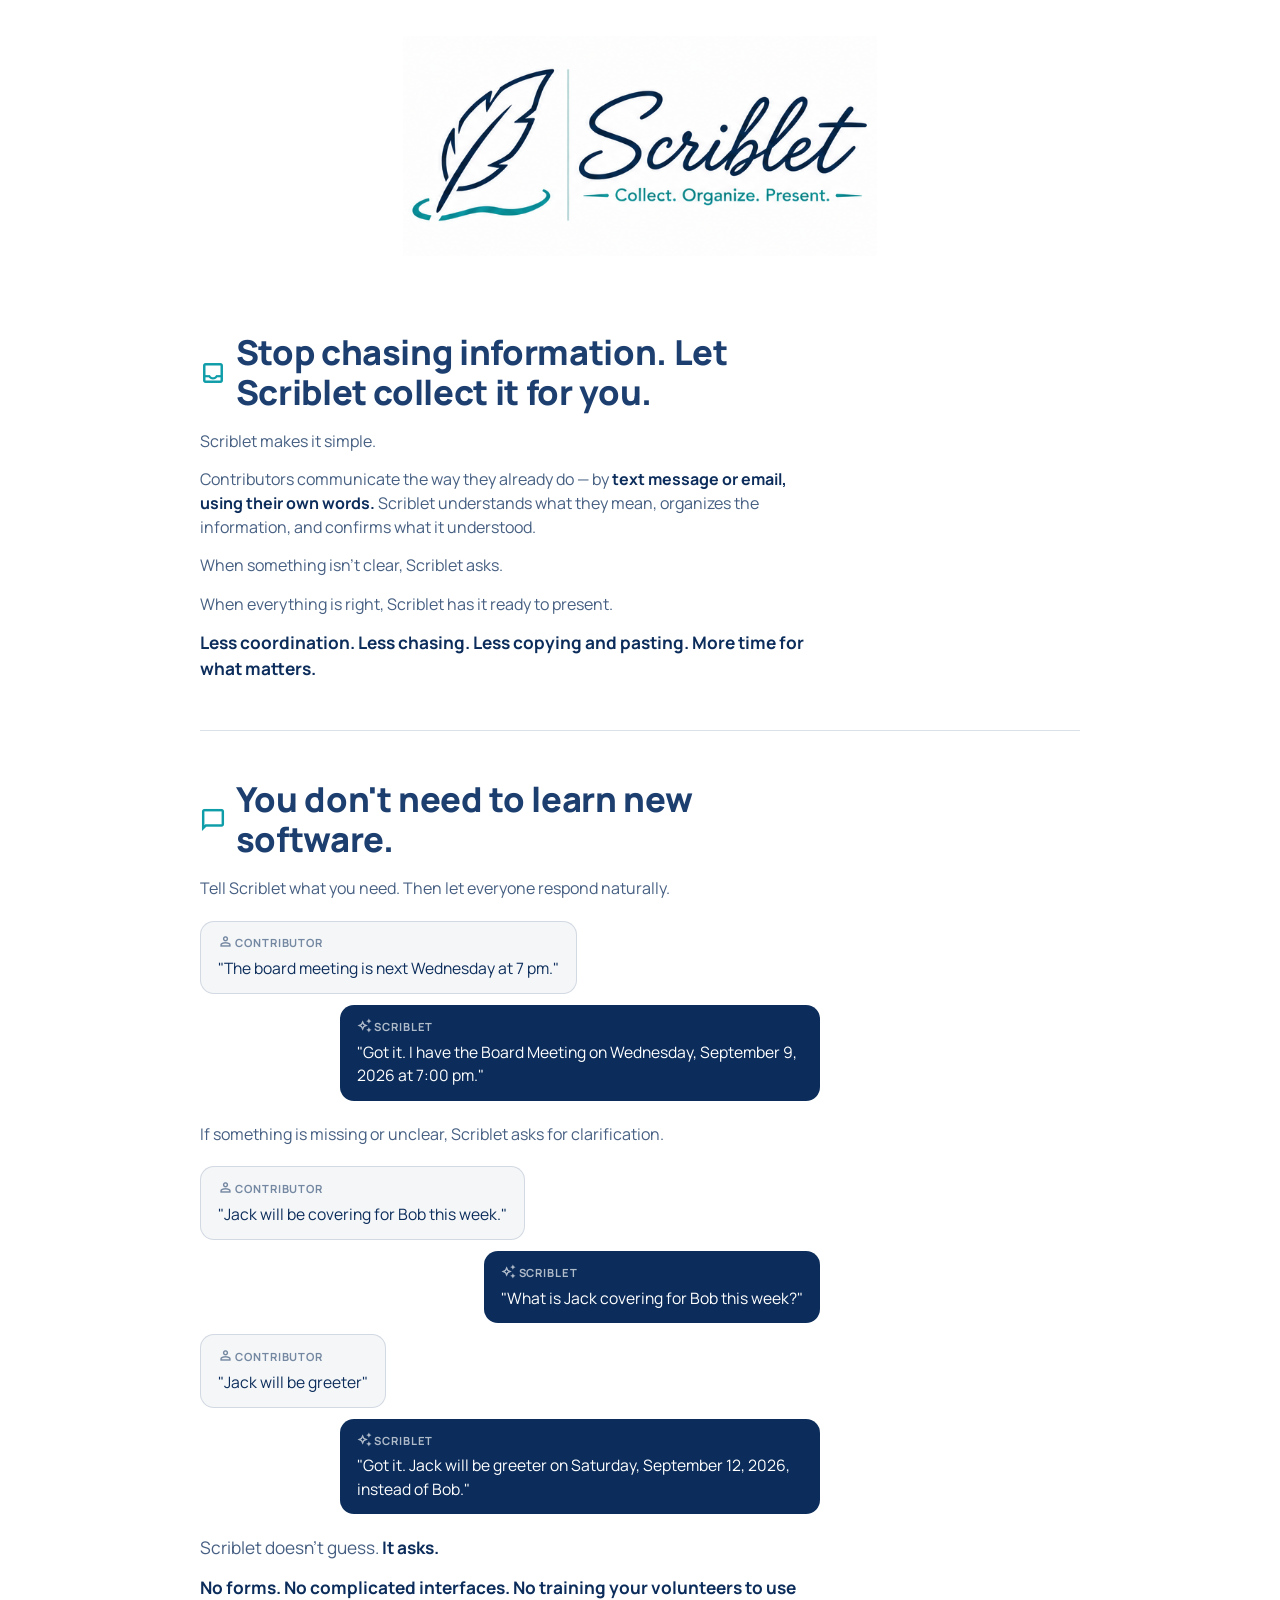
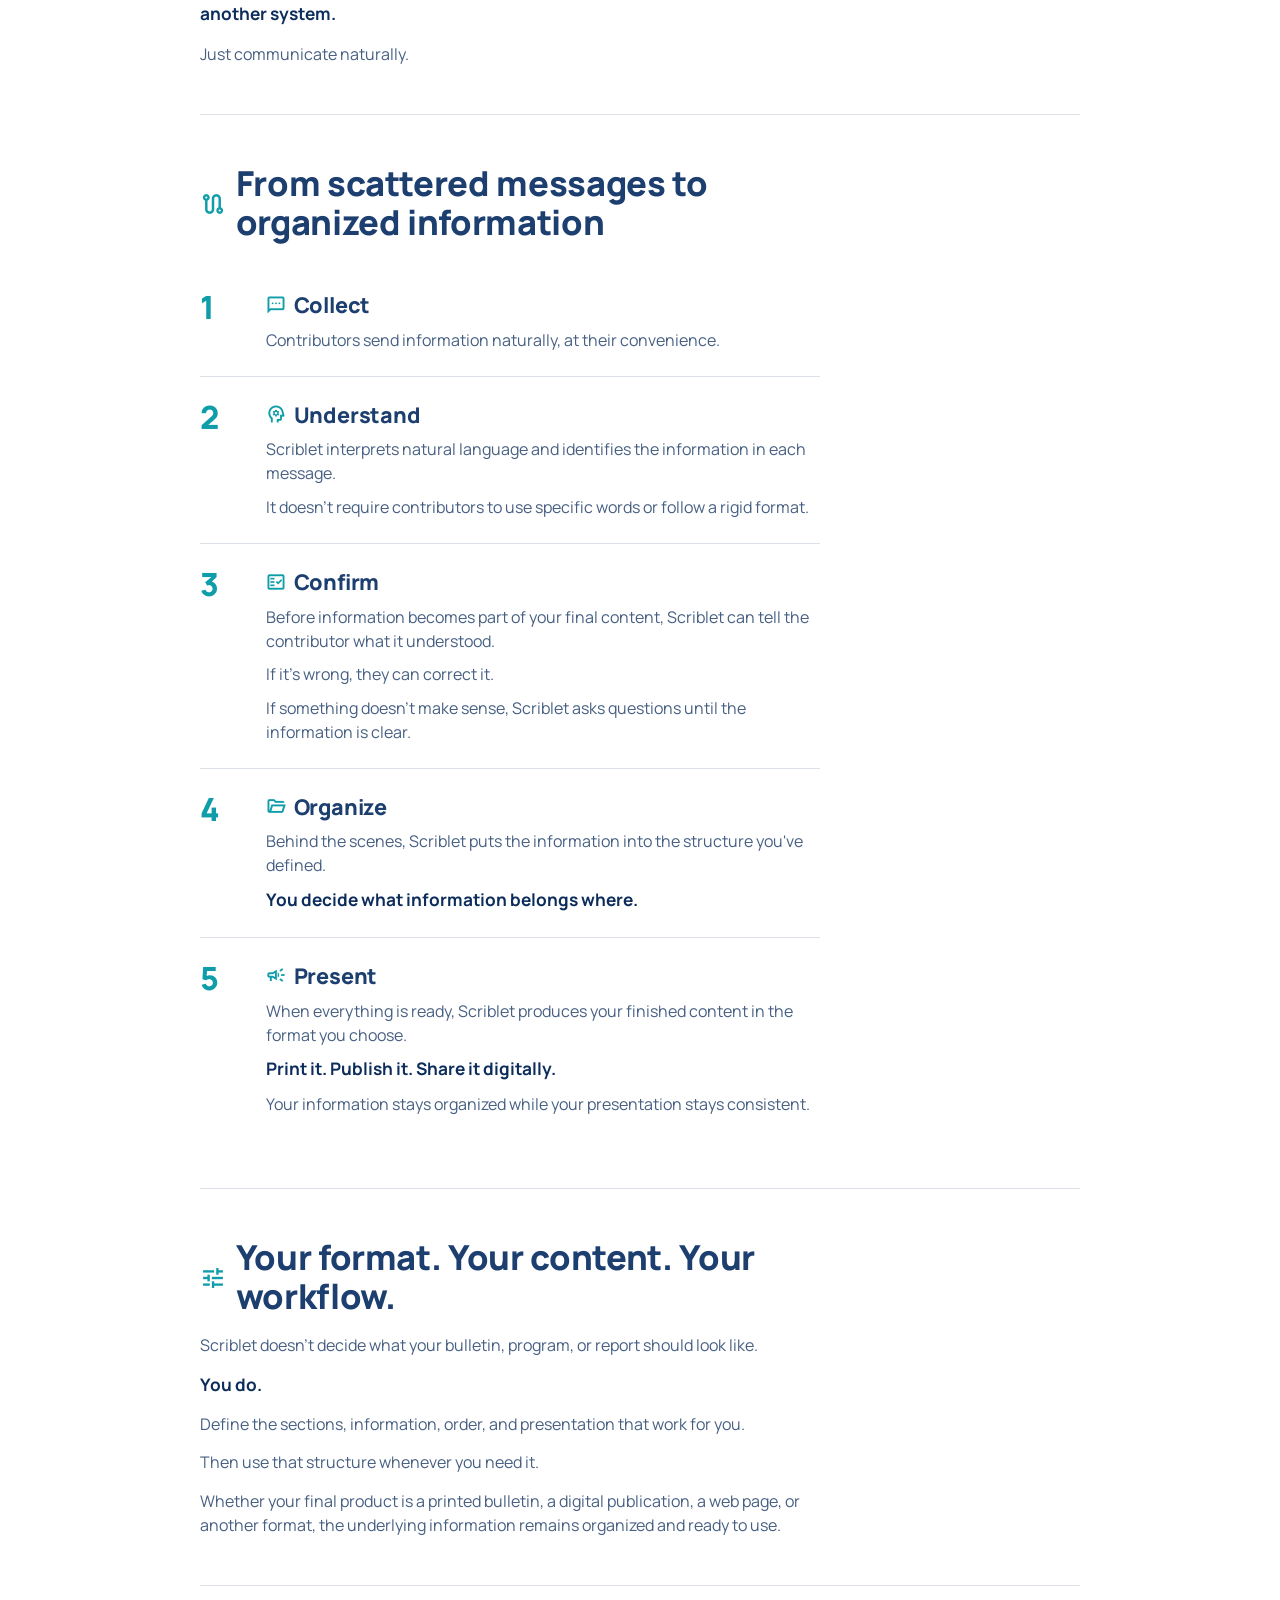
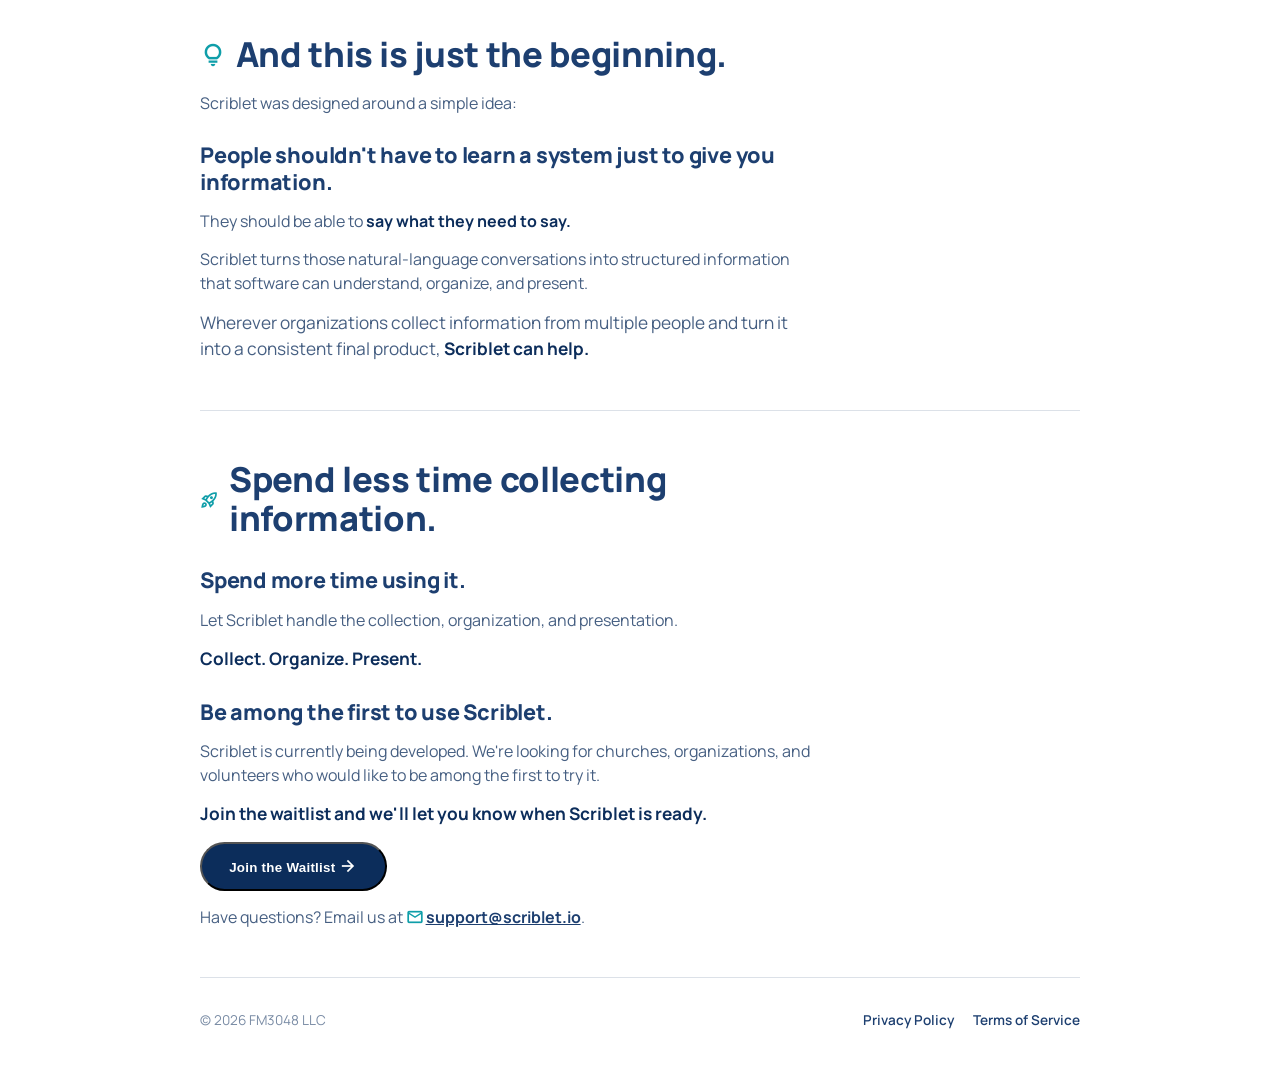
==== commit 45ed747a: "fix domain for support" ====
--- a/index.html
+++ b/index.html
@@ -211,7 +211,7 @@
                 <p><button type="button" class="btn-solid" id="openWaitlist">Join the
                         Waitlist<span class="icon" aria-hidden="true">arrow_forward</span></button></p>
                 <p>Have questions? Email us at <strong><span class="icon" aria-hidden="true">mail</span><a
-                            href="mailto:support@scriblet.com">support@scriblet.com</a></strong>.</p>
+                            href="mailto:support@scriblet.io">support@scriblet.io</a></strong>.</p>
             </div>
         </section>
     </main>
@@ -342,7 +342,7 @@
                 setTimeout(() => waitlistDialog.close(), 1400);
             } catch (error) {
                 wlStatus.className = 'form-status error';
-                wlStatus.textContent = 'Something went wrong. Please email us at support@scriblet.com.';
+                wlStatus.textContent = 'Something went wrong. Please email us at support@scriblet.io.';
             } finally {
                 wlSubmitBtn.disabled = false;
             }
@@ -350,4 +350,4 @@
     </script>
 </body>
 
-</html>+</html>
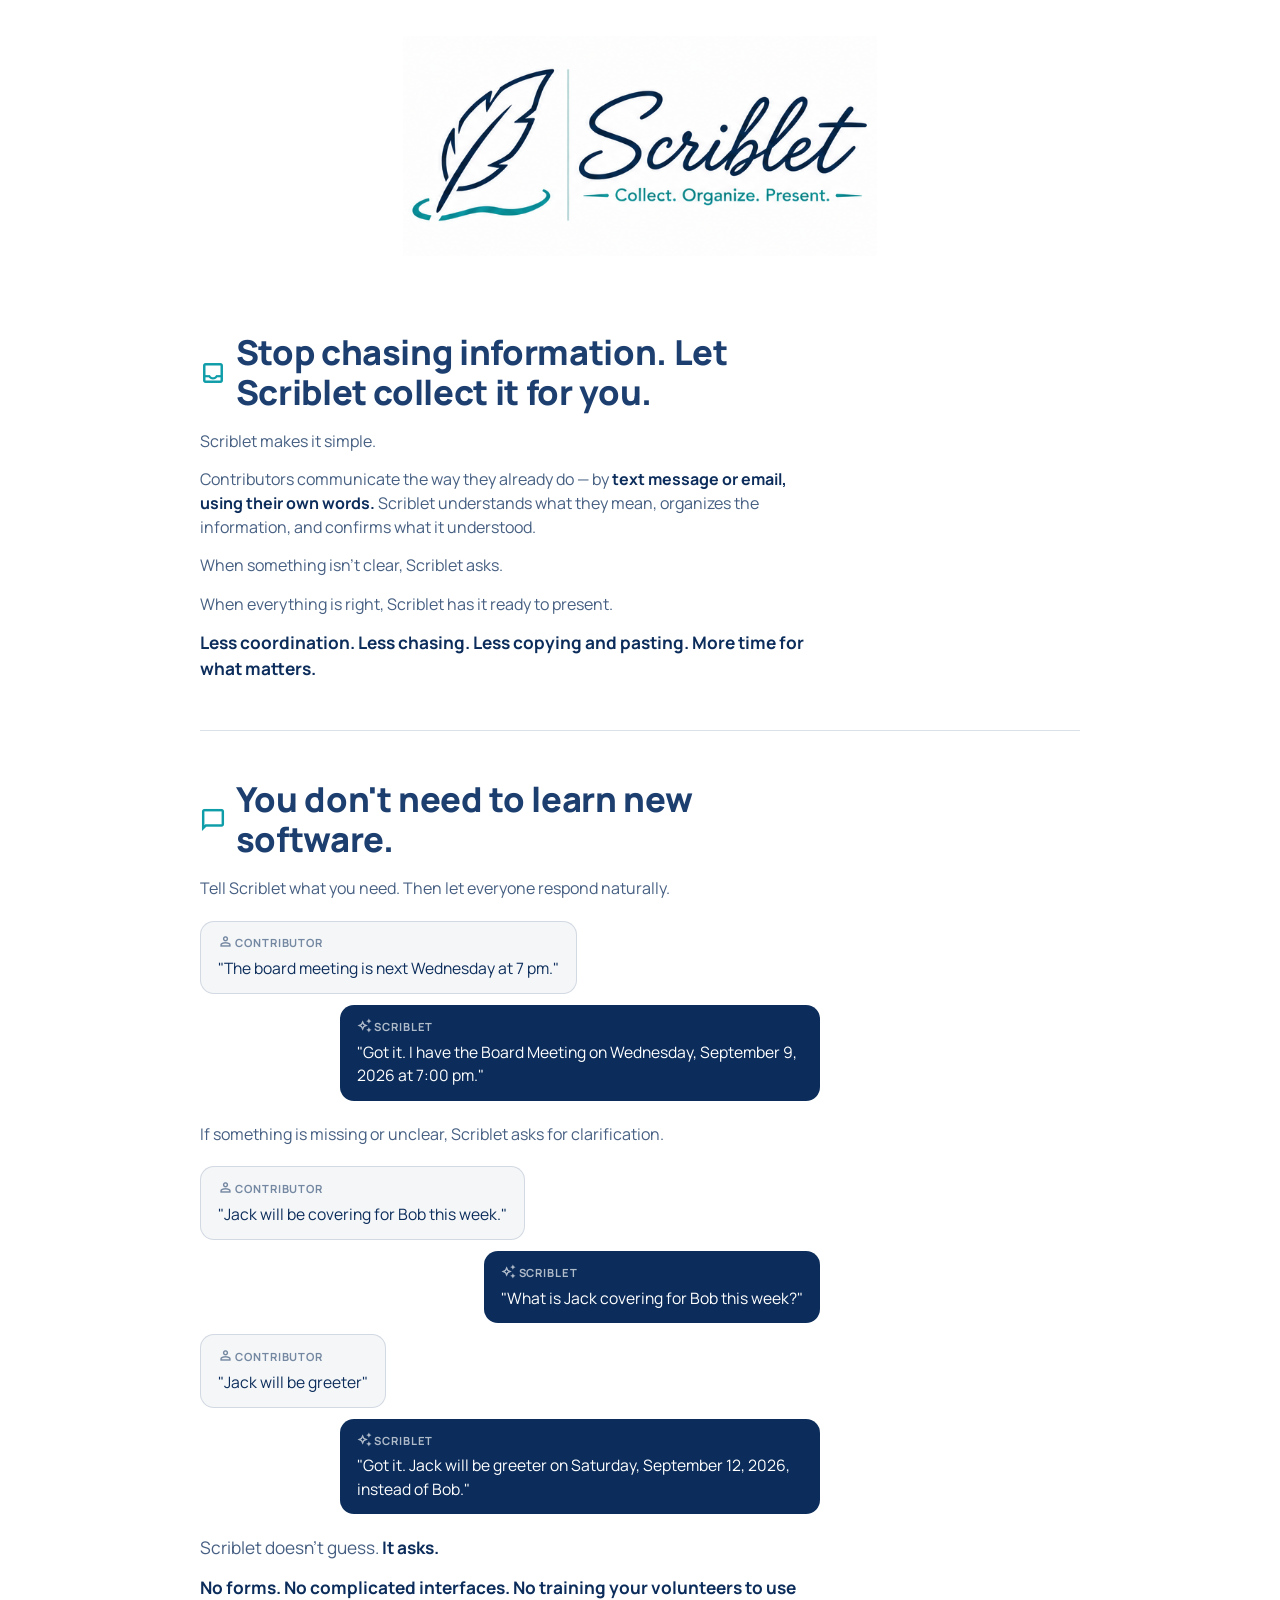
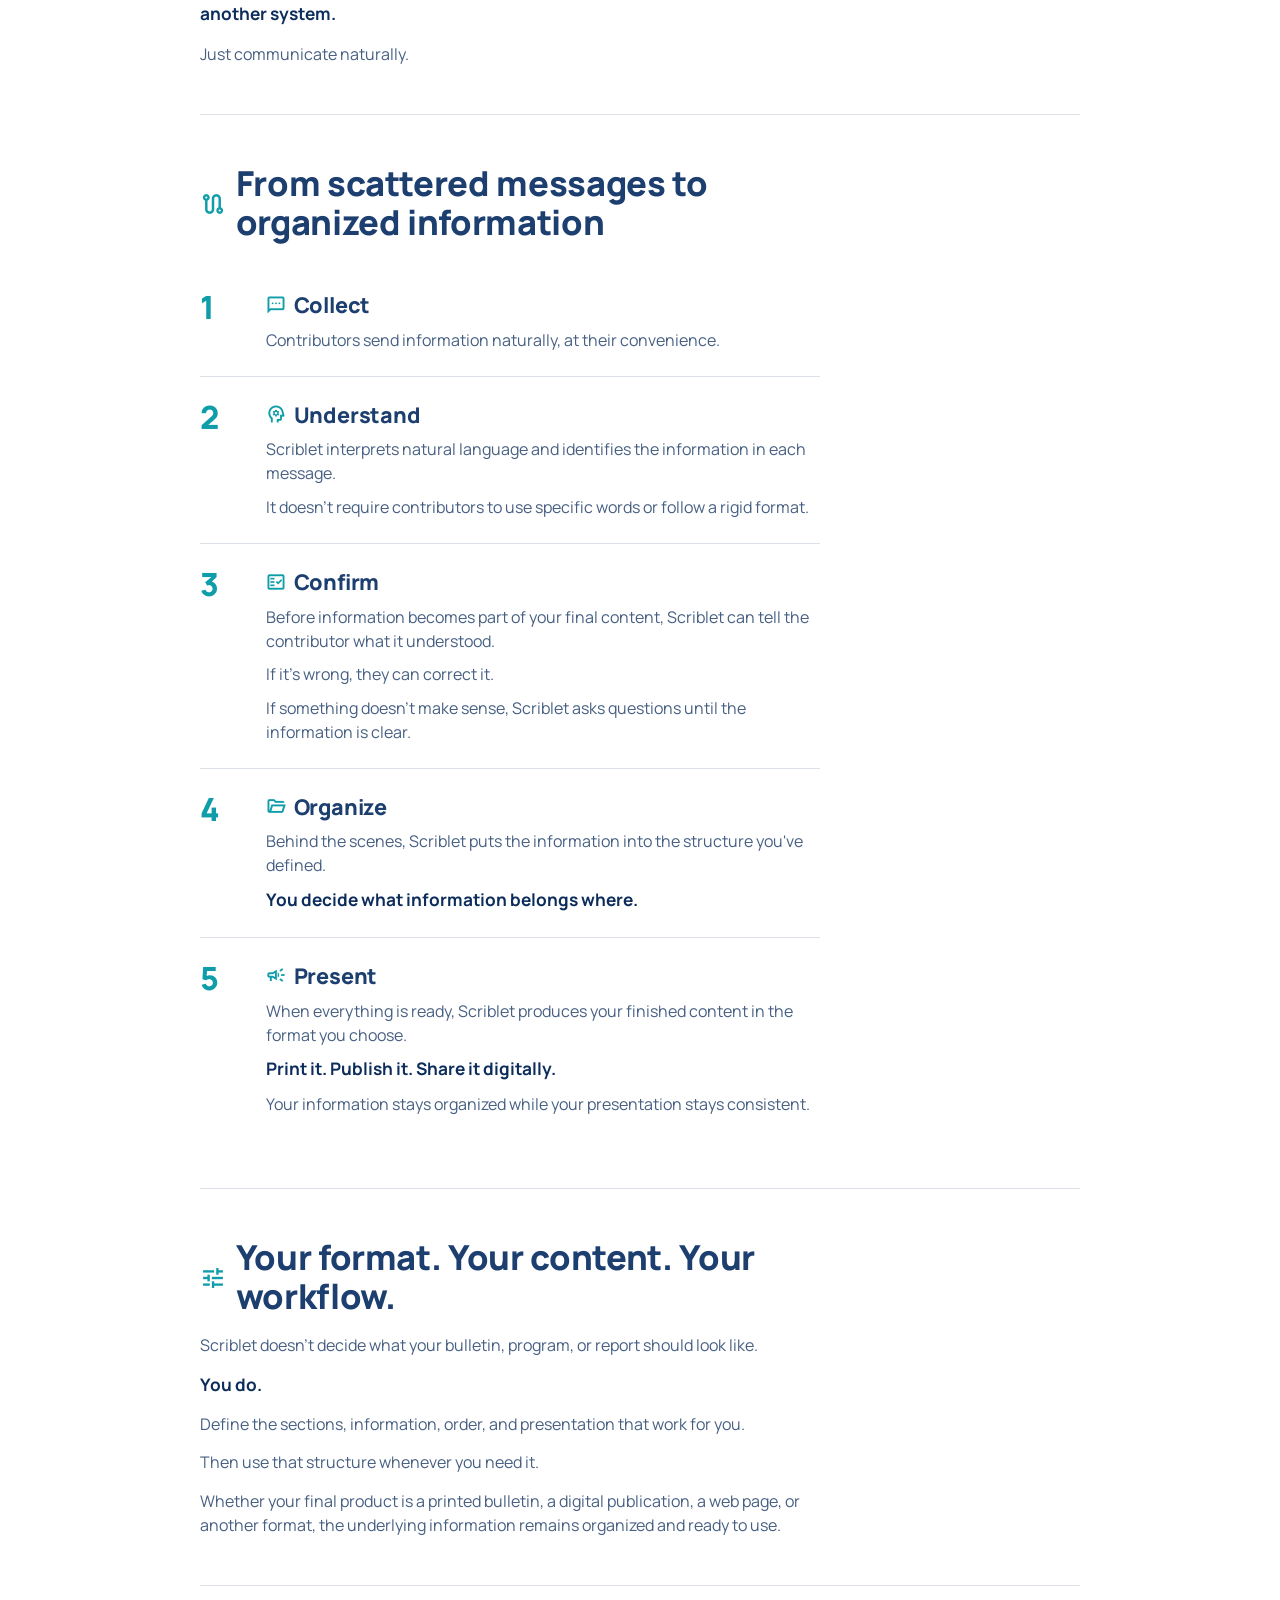
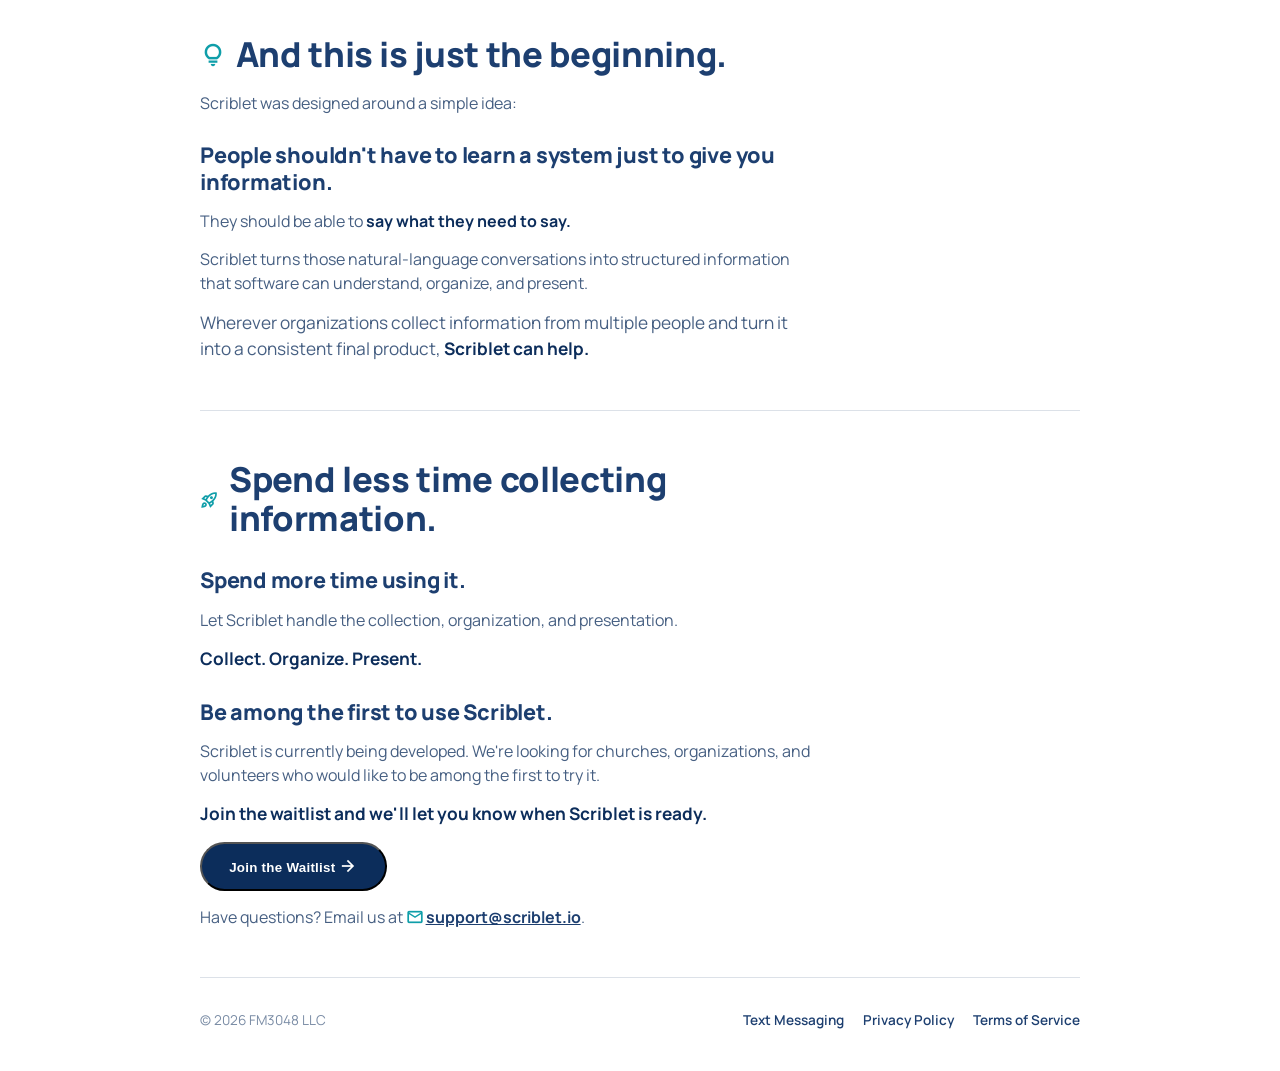
==== commit cdf16a19: "Align SMS page, privacy policy, and terms with 10DLC campaign requirements Rewrite sms.html to descr" ====
--- a/index.html
+++ b/index.html
@@ -219,6 +219,7 @@
     <footer class="site-footer wrap">
         <p>© 2026 FM3048 LLC</p>
         <nav class="footer-links" aria-label="Legal">
+            <a href="sms.html">Text Messaging</a>
             <a href="scriblet-privacy-policy.html">Privacy Policy</a>
             <a href="scriblet-terms-of-service.html">Terms of Service</a>
         </nav>
